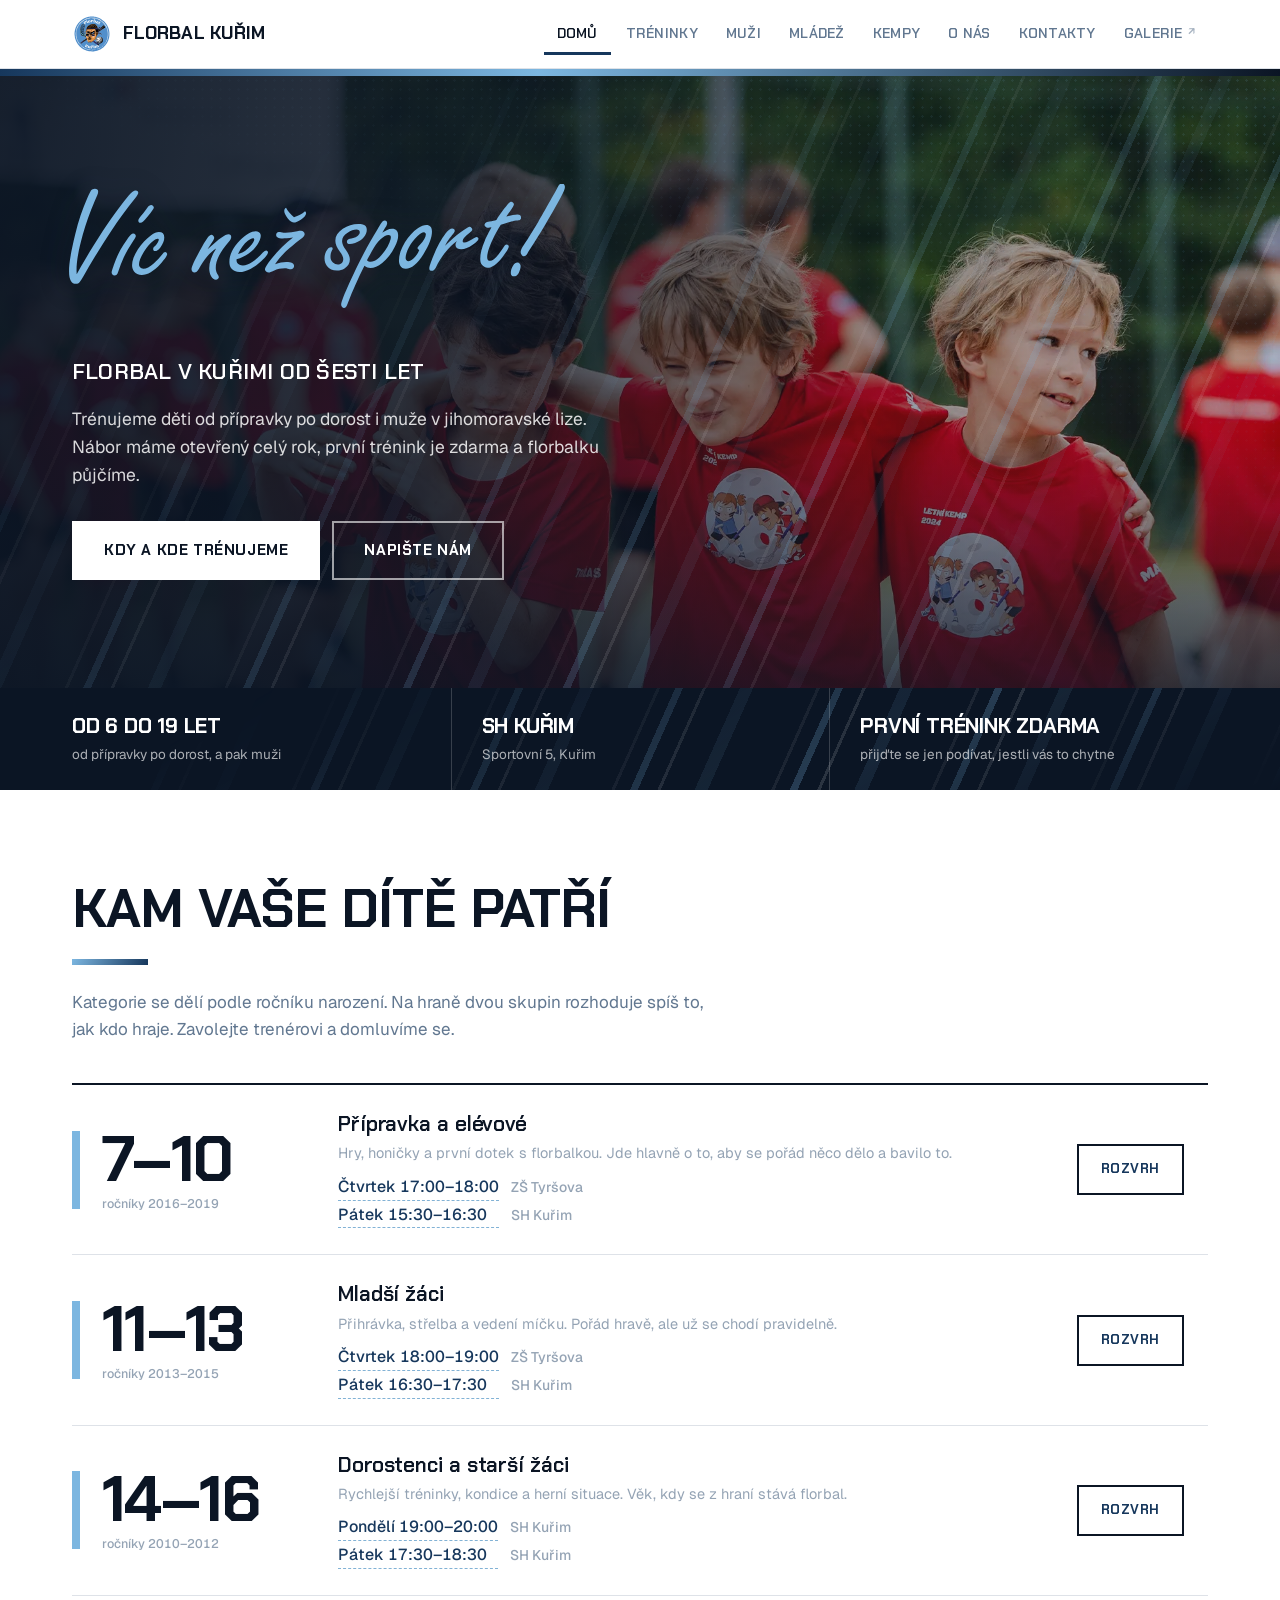
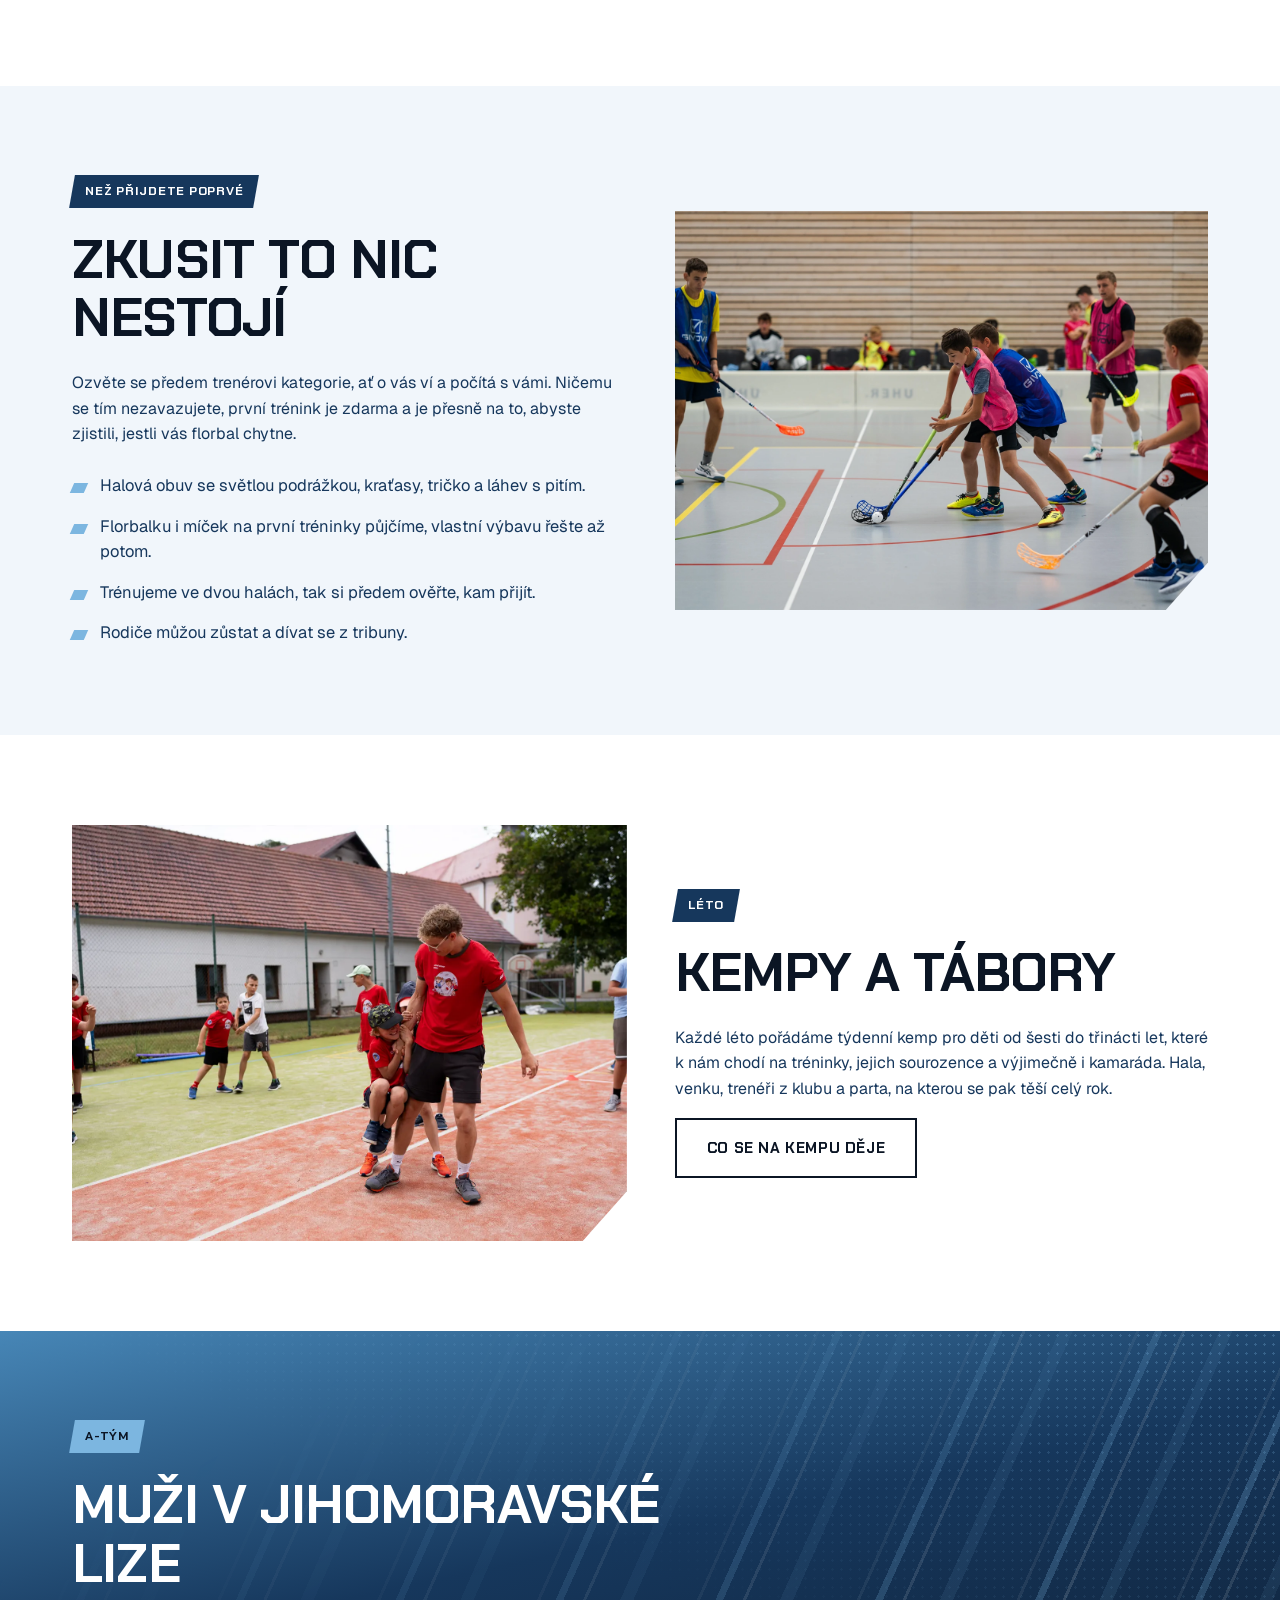
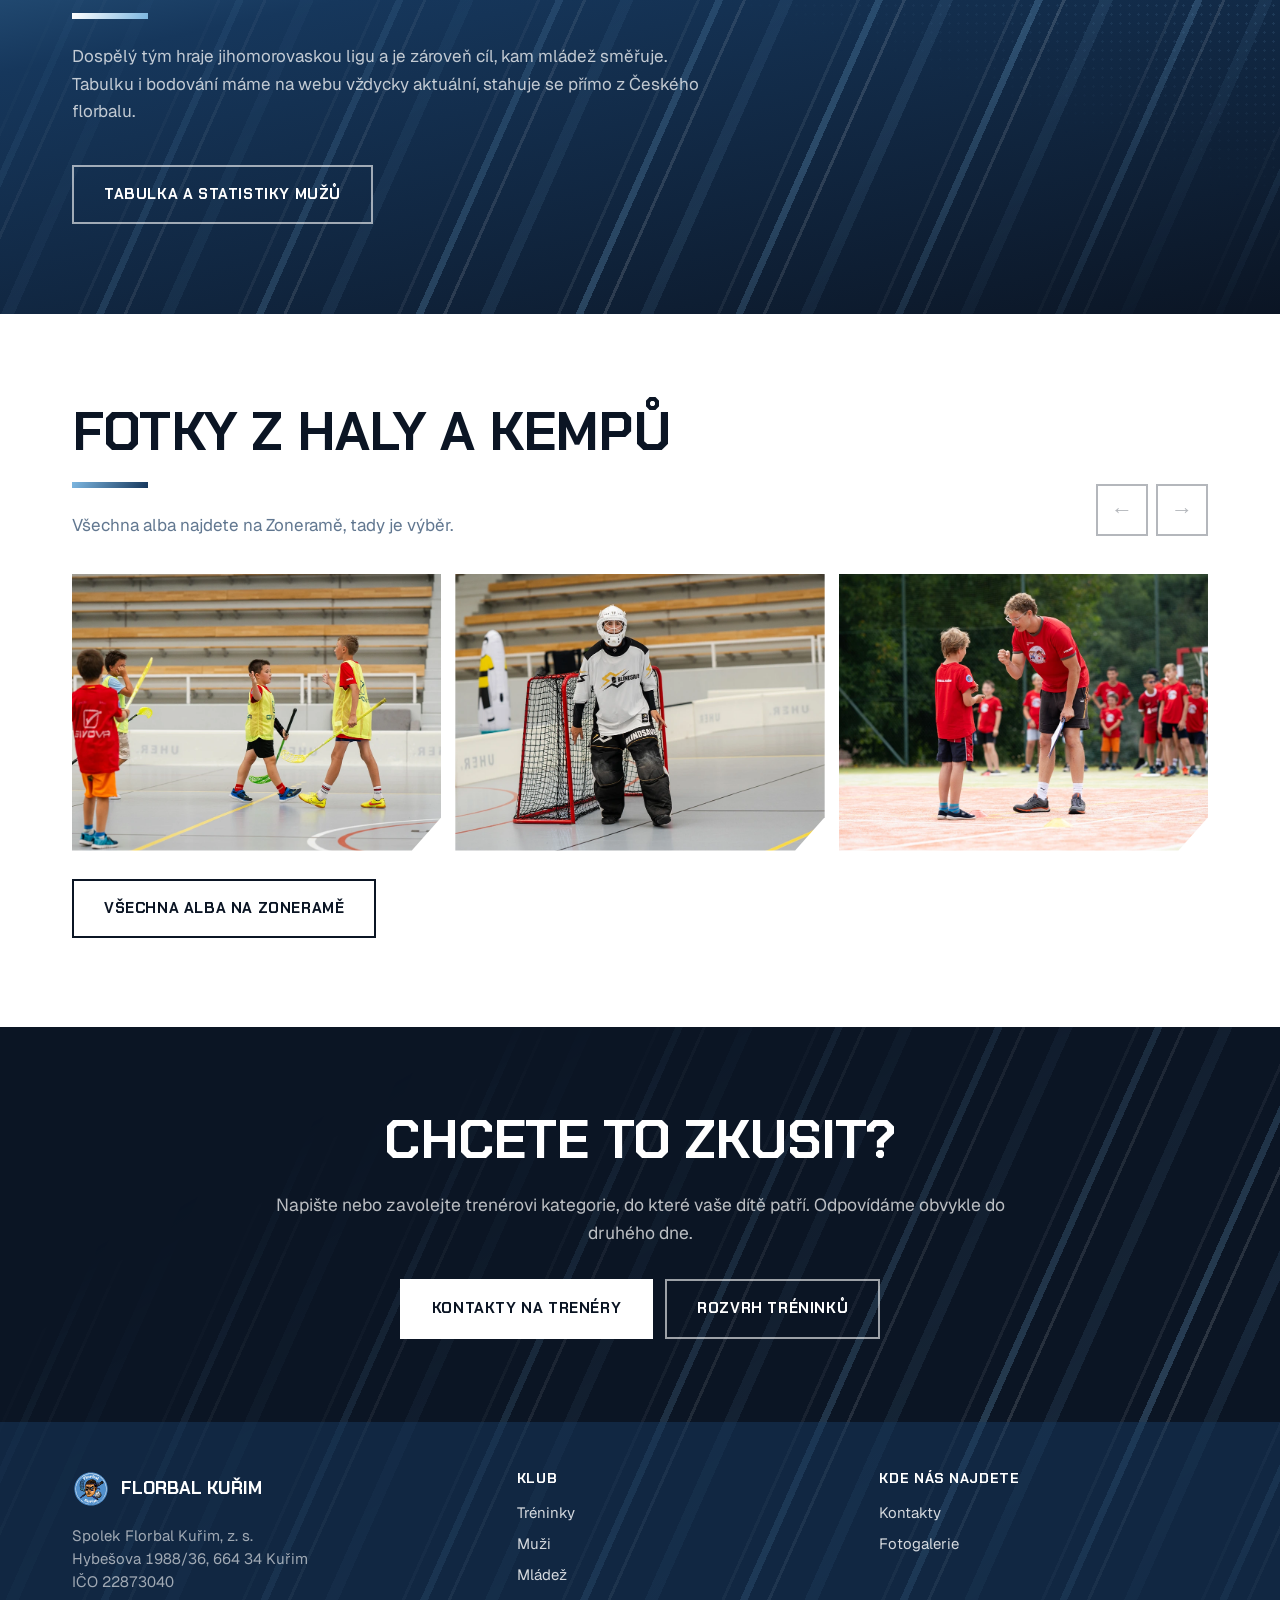
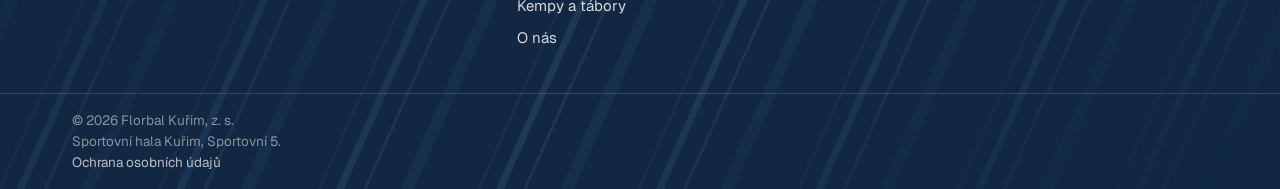
==== index.html @ 08c02fe0 "Add files via upload" ====
<!DOCTYPE html>
<html lang="cs">
<head>
<meta charset="utf-8">
<meta name="viewport" content="width=device-width,initial-scale=1">
<title>Florbal Kuřim | florbal pro děti i dospělé</title>
<meta name="description" content="Florbalový klub v Kuřimi. Trénujeme děti od přípravky po dorost i muže v jihomoravské lize. Nábor je otevřený celý rok, první trénink je zdarma.">
<link rel="canonical" href="https://florbalkurim.cz/">
<meta property="og:title" content="Florbal Kuřim">
<meta property="og:description" content="Florbal pro děti i dospělé v Kuřimi. Nábor otevřený celý rok, první trénink zdarma.">
<meta property="og:type" content="website">
<meta property="og:url" content="https://florbalkurim.cz/">
<link rel="icon" href="logo.svg" type="image/svg+xml">
<link rel="preconnect" href="https://fonts.googleapis.com">
<link rel="preconnect" href="https://fonts.gstatic.com" crossorigin>
<link href="https://fonts.googleapis.com/css2?family=Chakra+Petch:wght@600;700&family=Geist:wght@400;500;600&display=swap" rel="stylesheet">
<link rel="stylesheet" href="styl.css">
</head>
<body>

<header class="hlavicka">
  <div class="obal">
    <a class="znacka" href="./">
      <img src="logo.svg" alt=""><span>Florbal Kuřim</span>
    </a>
    <button class="prepinac" aria-label="Menu" aria-expanded="false" aria-controls="menu"><span></span></button>
    <nav class="menu" id="menu">
      <a href="./" aria-current="page">Domů</a>
      <a href="treninky/">Tréninky</a>
      <a href="muzi/">Muži</a>
      <a href="mladez/">Mládež</a>
      <a href="kempy-a-tabory/">Kempy</a>
      <a href="o-nas/">O nás</a>
      <a href="kontakty/">Kontakty</a>
      <a class="ven" href="https://FlorbalKurim.zonerama.com" target="_blank" rel="noopener">Galerie</a>
    </nav>
  </div>
</header>
<div class="lem"></div>

<section class="hero">
  <img class="fotka" src="fotky/hero.webp" alt=""
       data-misto="Široká fotka z haly, dění vpravo, vlevo místo na nadpis">
  <div class="stin"></div>
  <div class="srafy tmave"></div>
  <div class="rastr svetly"></div>
  <div class="obal">
    <div class="hero-text">
      <h1 class="slogan"><img src="slogan.svg" alt="Víc než sport!" width="558" height="143"></h1>
      <p class="podnadpis">Florbal v Kuřimi od šesti let</p>
      <p>Trénujeme děti od přípravky po dorost i muže v jihomoravské lize.
         Nábor máme otevřený celý rok, první trénink je zdarma a florbalku půjčíme.</p>
      <div class="tlacitka">
        <a class="tlacitko" href="treninky/">Kdy a kde trénujeme</a>
        <a class="tlacitko prazdne" href="kontakty/">Napište nám</a>
      </div>
    </div>
  </div>
</section>

<section class="fakta">
  <div class="srafy tmave"></div>
  <div class="obal">
    <div><b>od 6 do 19 let</b><small>od přípravky po dorost, a pak muži</small></div>
    <div><b>SH Kuřim</b><small>Sportovní 5, Kuřim</small></div>
    <div><b>první trénink zdarma</b><small>přijďte se jen podívat, jestli vás to chytne</small></div>
  </div>
</section>

<section class="sekce">
  <div class="obal">
    <div class="hlava-sekce">
      <h2>Kam vaše dítě patří</h2>
      <p>Kategorie se dělí podle ročníku narození. Na hraně dvou skupin rozhoduje spíš to,
         jak kdo hraje. Zavolejte trenérovi a domluvíme se.</p>
    </div>

    <div class="kategorie">

      <article class="kat">
        <div class="srafy"></div>
        <div class="vek" data-vek="7-10">7–10 <small>ročníky <span class="rocniky-auto"></span></small></div>
        <div>
          <h3>Přípravka a elévové</h3>
          <p class="rocniky">Hry, honičky a první dotek s florbalkou. Jde hlavně o to, aby se pořád něco dělo a bavilo to.</p>
          <p class="rozvrh"><span class="doplnit">Čtvrtek 17:00–18:00</span><em>ZŠ Tyršova</em><span class="doplnit">Pátek 15:30–16:30</span><em>SH Kuřim</em></p>
        </div>
        <a class="odkaz" href="treninky/">Rozvrh</a>
      </article>

      <article class="kat">
        <div class="srafy"></div>
        <div class="vek" data-vek="11-13">11–13 <small>ročníky <span class="rocniky-auto"></span></small></div>
        <div>
          <h3>Mladší žáci</h3>
          <p class="rocniky">Přihrávka, střelba a vedení míčku. Pořád hravě, ale už se chodí pravidelně.</p>
          <p class="rozvrh"><span class="doplnit">Čtvrtek 18:00–19:00</span><em>ZŠ Tyršova</em><span class="doplnit">Pátek 16:30–17:30</span><em>SH Kuřim</em></p>
        </div>
        <a class="odkaz" href="treninky/">Rozvrh</a>
      </article>

      <article class="kat">
        <div class="srafy"></div>
        <div class="vek" data-vek="14-16">14–16 <small>ročníky <span class="rocniky-auto"></span></small></div>
        <div>
          <h3>Dorostenci a starší žáci</h3>
          <p class="rocniky">Rychlejší tréninky, kondice a herní situace. Věk, kdy se z hraní stává florbal.</p>
          <p class="rozvrh"><span class="doplnit">Pondělí 19:00–20:00</span><em>SH Kuřim</em><span class="doplnit">Pátek 17:30–18:30</span><em>SH Kuřim</em></p>
        </div>
        <a class="odkaz" href="treninky/">Rozvrh</a>
      </article>

    </div>
  </div>
</section>

<section class="sekce svetla">
  <div class="obal">
    <div class="dvojice">
      <div>
        <span class="stitek"><span>Než přijdete poprvé</span></span>
        <h2>Zkusit to nic nestojí</h2>
        <p>Ozvěte se předem trenérovi kategorie, ať o vás ví a počítá s vámi.
           Ničemu se tím nezavazujete, první trénink je zdarma a je přesně na to,
           abyste zjistili, jestli vás florbal chytne.</p>
        <ul class="seznam">
          <li>Halová obuv se světlou podrážkou, kraťasy, tričko a láhev s pitím.</li>
          <li>Florbalku i míček na první tréninky půjčíme, vlastní výbavu řešte až potom.</li>
          <li>Trénujeme ve dvou halách, tak si předem ověřte, kam přijít.</li>
          <li>Rodiče můžou zůstat a dívat se z tribuny.</li>
        </ul>
      </div>
      <div class="ram">
        <img src="fotky/trenink.webp" alt="Trénink mládeže v hale" data-misto="Fotka z tréninku mládeže (4:3)">
      </div>
    </div>
  </div>
</section>

<section class="sekce">
  <div class="obal">
    <div class="dvojice">
      <div class="ram">
        <img src="fotky/kemp.webp" alt="Letní florbalový kemp" data-misto="Fotka z kempu (4:3)">
      </div>
      <div>
        <span class="stitek"><span>Léto</span></span>
        <h2>Kempy a tábory</h2>
        <p>Každé léto pořádáme týdenní kemp pro děti od šesti do třinácti let, které k nám
           chodí na tréninky, jejich sourozence a výjimečně i kamaráda. Hala, venku, trenéři
           z klubu a parta, na kterou se pak těší celý rok.</p>
        <p><a class="tlacitko svetle" href="kempy-a-tabory/">Co se na kempu děje</a></p>
      </div>
    </div>
  </div>
</section>

<section class="sekce tmava">
  <div class="srafy tmave"></div>
  <div class="rastr svetly"></div>
  <div class="obal">
    <div class="hlava-sekce">
      <span class="stitek"><span>A-tým</span></span>
      <h2>Muži v jihomoravské lize</h2>
      <p>Dospělý tým hraje jihomorovaskou ligu a je zároveň cíl, kam mládež směřuje.
         Tabulku i bodování máme na webu vždycky aktuální, stahuje se přímo
         z Českého florbalu.</p>
    </div>
    <p><a class="tlacitko prazdne" href="muzi/">Tabulka a statistiky mužů</a></p>
  </div>
</section>

<section class="sekce">
  <div class="obal">
    <div class="hlava-karusel">
      <div class="hlava-sekce">
        <h2>Fotky z haly a kempů</h2>
        <p>Všechna alba najdete na Zoneramě, tady je výběr.</p>
      </div>
      <div class="karusel-sipky">
        <button class="karusel-sipka" data-smer="-1" aria-label="Předchozí fotky" aria-controls="karusel">&#8592;</button>
        <button class="karusel-sipka" data-smer="1" aria-label="Další fotky" aria-controls="karusel">&#8594;</button>
      </div>
    </div>
    <div class="karusel" id="karusel" tabindex="0" aria-label="Fotky z galerie">
      <a class="karusel-snimek ram" href="https://FlorbalKurim.zonerama.com" target="_blank" rel="noopener"><img src="fotky/g1.webp" alt="Fotka z florbalu v Kuřimi" loading="lazy" data-misto="Fotka 1"></a>
      <a class="karusel-snimek ram" href="https://FlorbalKurim.zonerama.com" target="_blank" rel="noopener"><img src="fotky/g2.webp" alt="Fotka z florbalu v Kuřimi" loading="lazy" data-misto="Fotka 2"></a>
      <a class="karusel-snimek ram" href="https://FlorbalKurim.zonerama.com" target="_blank" rel="noopener"><img src="fotky/g3.webp" alt="Fotka z florbalu v Kuřimi" loading="lazy" data-misto="Fotka 3"></a>
    </div>
    <p style="margin-top:28px">
      <a class="tlacitko svetle" href="https://FlorbalKurim.zonerama.com" target="_blank" rel="noopener">Všechna alba na Zoneramě</a>
    </p>
  </div>
</section>

<div class="zaver">
  <div class="srafy tmave"></div>
  <section class="vyzva">
  <div class="obal">
    <h2>Chcete to zkusit?</h2>
    <p>Napište nebo zavolejte trenérovi kategorie, do které vaše dítě patří.
       Odpovídáme obvykle do druhého dne.</p>
    <div class="tlacitka">
      <a class="tlacitko" href="kontakty/">Kontakty na trenéry</a>
      <a class="tlacitko prazdne" href="treninky/">Rozvrh tréninků</a>
    </div>
  </div>
</section>

<footer class="paticka">
  <div class="obal">
    <div>
      <div class="znacka-p"><img src="logo.svg" alt=""><span>Florbal Kuřim</span></div>
      <p style="margin:0;color:rgba(255,255,255,.6)">Spolek Florbal Kuřim, z. s.<br>
         Hybešova 1988/36, 664 34 Kuřim<br>IČO 22873040</p>
    </div>
    <div>
      <h3>Klub</h3>
      <a href="treninky/">Tréninky</a>
      <a href="muzi/">Muži</a>
      <a href="mladez/">Mládež</a>
      <a href="kempy-a-tabory/">Kempy a tábory</a>
      <a href="o-nas/">O nás</a>
    </div>
    <div>
      <h3>Kde nás najdete</h3>
      <a href="kontakty/">Kontakty</a>
      <a href="https://FlorbalKurim.zonerama.com" target="_blank" rel="noopener">Fotogalerie</a>
    </div>
  </div>
  <div class="dole"><div class="obal">© <span class="rok-auto"></span> Florbal Kuřim, z. s.<br>Sportovní hala Kuřim, Sportovní 5.<br><a href="ochrana-osobnich-udaju/">Ochrana osobních údajů</a></div></div>
</footer>
</div>

<script src="web.js"></script>
</body>
</html>
---- styl.css ----
/* ============================================================
   FLORBAL KUŘIM — web spolku
   Vizuál vychází z dresů: bílý venkovní dres jako základ webu,
   domácí modro-černý jako tmavé bloky. Diagonální šrafy, rastr
   teček a přechod do černi dole jsou převzaté z potisku.
   ============================================================ */

:root{
  --nebeska:#7CB6E0;
  --nebeska-sv:#D9EAF7;
  --nebeska-tm:#4E92C4;
  --namorni:#16375C;
  --namorni-tm:#0D2340;
  --cerna:#0B1524;        /* není úplná čerň, je to nejtmavší modrá z dresu */

  --podklad:#FFFFFF;
  --podklad-2:#F1F6FB;
  --text:#16375C;
  --text-60:rgba(22,55,92,.68);
  --text-38:rgba(22,55,92,.46);
  --linka:rgba(22,55,92,.14);

  --hlavicka-h:68px;
  --sirka:1180px;

  --pismo:'Geist',system-ui,-apple-system,sans-serif;
  --nadpisy:'Chakra Petch','Geist',system-ui,sans-serif;
}

*{box-sizing:border-box}
html{scroll-behavior:smooth}
@media (prefers-reduced-motion:reduce){
  html{scroll-behavior:auto}
  *{animation-duration:.001ms !important;transition-duration:.001ms !important}
}
html,body{margin:0;padding:0}
/* Safari obarvuje stavovou lištu i prostor za koncem stránky podle podkladu
   u příslušného okraje. Proto je podklad přechodem: nahoře světlý jako
   hlavička, dole tmavý jako patička. Vidět je jen na těch krajích, obsah
   má vlastní pozadí. */
html{
  background:linear-gradient(to bottom,
    var(--podklad) 0%, var(--podklad) 50%,
    var(--namorni-tm) 50%, var(--namorni-tm) 100%) no-repeat;
  background-size:100% 100%;
  overscroll-behavior-y:none;
}
body{
  background:transparent;
  overscroll-behavior-y:none;color:var(--text);
  font-family:var(--pismo);font-size:16px;line-height:1.55;
  font-variant-numeric:tabular-nums;
  -webkit-font-smoothing:antialiased;overflow-x:hidden;
}
img{max-width:100%;display:block}
a{color:inherit}
:focus-visible{outline:3px solid var(--nebeska-tm);outline-offset:3px}

.obal{max-width:var(--sirka);margin:0 auto;padding:0 22px;width:100%}

/* ---------- typografie ---------- */
h1,h2,h3{font-family:var(--nadpisy);font-weight:700;color:var(--cerna);margin:0;
         letter-spacing:-.015em;line-height:1.09;text-transform:uppercase}
h1{font-size:clamp(42px,8.2vw,92px)}
h2{font-size:clamp(30px,4.6vw,54px)}
h3{font-weight:600;font-size:21px;letter-spacing:-.005em;line-height:1.2;text-transform:none}
p{margin:0 0 16px;max-width:64ch}
p:last-child{margin-bottom:0}
.vede{font-size:18px;color:var(--text-60);max-width:52ch;line-height:1.6;margin-top:22px}

/* dopočítané hodnoty (ročníky, sezóna) */
.rocniky-auto,.sezona-auto,.rok-auto{font-variant-numeric:tabular-nums}
.doplnit{background:none;border-bottom:1px dashed rgba(78,146,196,.7);padding:0}

/* ---------- šrafy a rastr z dresu ---------- */
.srafy{
  position:absolute;inset:0;pointer-events:none;overflow:hidden;
  background-image:repeating-linear-gradient(114deg,
    transparent 0 18px,
    rgba(22,55,92,.07) 18px 20px,
    transparent 20px 34px,
    rgba(124,182,224,.26) 34px 41px,
    transparent 41px 62px,
    rgba(11,21,36,.07) 62px 64px,
    transparent 64px 96px,
    rgba(124,182,224,.14) 96px 108px,
    transparent 108px 150px);
  -webkit-mask-image:linear-gradient(150deg,transparent 18%,rgba(0,0,0,.75) 68%,transparent 100%);
  mask-image:linear-gradient(150deg,transparent 18%,rgba(0,0,0,.75) 68%,transparent 100%);
}
/* Na úzkém displeji je blok vysoký a úzký, takže šikmý přechod by nechal
   pruhy jen v rohu. Tady je vede přes celou plochu. */
@media(max-width:900px){
  .srafy{
    -webkit-mask-image:linear-gradient(172deg,transparent 4%,rgba(0,0,0,.8) 46%,transparent 100%);
    mask-image:linear-gradient(172deg,transparent 4%,rgba(0,0,0,.8) 46%,transparent 100%);
  }
}
.srafy.tmave{
  background-image:repeating-linear-gradient(114deg,
    transparent 0 16px,
    rgba(255,255,255,.10) 16px 19px,
    transparent 19px 33px,
    rgba(124,182,224,.34) 33px 40px,
    transparent 40px 58px,
    rgba(255,255,255,.18) 58px 61px,
    transparent 61px 92px,
    rgba(124,182,224,.15) 92px 104px,
    transparent 104px 146px);
}
.rastr{
  position:absolute;inset:0;pointer-events:none;
  background-image:radial-gradient(circle,rgba(22,55,92,.20) 1.1px,transparent 1.2px);
  background-size:9px 9px;
  -webkit-mask-image:linear-gradient(200deg,#000 0,transparent 46%);
  mask-image:linear-gradient(200deg,#000 0,transparent 46%);
}
.rastr.svetly{background-image:radial-gradient(circle,rgba(124,182,224,.30) 1.1px,transparent 1.2px)}

/* ---------- hlavička ---------- */
.hlavicka{position:sticky;top:0;z-index:40;background:rgba(255,255,255,.97);
          backdrop-filter:saturate(150%) blur(8px);border-bottom:1px solid var(--linka)}
.hlavicka .obal{display:flex;align-items:center;gap:16px;height:var(--hlavicka-h)}
.znacka{display:flex;align-items:center;gap:11px;text-decoration:none;flex:none}
.znacka img{width:40px;height:40px;object-fit:contain}
.znacka span{font-family:var(--nadpisy);font-weight:700;font-size:18px;color:var(--cerna);
             text-transform:uppercase;letter-spacing:.005em;white-space:nowrap}

.menu{margin-left:auto;display:flex;align-items:center;gap:2px}
.menu a{
  text-decoration:none;font-family:var(--nadpisy);font-weight:600;font-size:14px;
  text-transform:uppercase;letter-spacing:.02em;color:var(--text-60);
  padding:10px 13px;transition:color .15s,box-shadow .15s;
}
.menu a:hover{color:var(--cerna);box-shadow:inset 0 -3px 0 var(--nebeska)}
.menu a[aria-current="page"]{color:var(--cerna);box-shadow:inset 0 -3px 0 var(--namorni)}
.menu .ven::after{content:'↗';font-size:11px;margin-left:5px;opacity:.55;vertical-align:2px}

.prepinac{display:none;margin-left:auto;width:44px;height:44px;border:2px solid var(--namorni);
          background:#fff;cursor:pointer;padding:0;align-items:center;justify-content:center}
.prepinac span{display:block;width:18px;height:2px;background:var(--namorni);position:relative}
.prepinac span::before,.prepinac span::after{content:'';position:absolute;left:0;width:18px;height:2px;
          background:var(--namorni)}
.prepinac span::before{top:-6px}
.prepinac span::after{top:6px}

/* osm položek se vedle loga vejde až od ~1100 px, pod tím hamburger */
@media(max-width:1100px){
  .prepinac{display:flex}
  .menu{position:absolute;top:var(--hlavicka-h);left:0;right:0;flex-direction:column;
        align-items:stretch;gap:0;background:#fff;border-bottom:3px solid var(--namorni);
        padding:6px 12px 12px;display:none;box-shadow:0 20px 30px -22px rgba(11,21,36,.45)}
  .menu.otevreno{display:flex}
  .menu a{padding:14px 10px;font-size:16px}
}

/* lem jako spodek dresu */
.lem{height:7px;background:linear-gradient(90deg,var(--namorni) 0,var(--nebeska) 42%,var(--cerna) 100%)}

/* ---------- tlačítka ---------- */
.tlacitko{
  display:inline-flex;align-items:center;justify-content:center;
  font-family:var(--nadpisy);font-weight:700;font-size:15px;
  text-transform:uppercase;letter-spacing:.04em;
  padding:16px 30px;text-decoration:none;border:2px solid var(--cerna);
  background:var(--cerna);color:#fff;transition:background .15s,color .15s,border-color .15s;
}
.tlacitko:hover{background:var(--namorni);border-color:var(--namorni)}
.tlacitko.svetle{background:transparent;color:var(--cerna)}
.tlacitko.svetle:hover{background:var(--namorni);border-color:var(--namorni);color:#fff}
.tlacitko.prazdne{background:transparent;color:#fff;border-color:rgba(255,255,255,.6)}
.tlacitko.prazdne:hover{background:#fff;color:var(--cerna);border-color:#fff}

/* ---------- hero ----------
   Fotka nese celou obrazovku, text leží na tmavém překryvu.
   Fotka proto potřebuje volnější levou půlku. */
.hero{position:relative;background:var(--namorni-tm);overflow:hidden;isolation:isolate;
      min-height:clamp(460px,68vh,680px);display:flex;align-items:center}
.hero .fotka{position:absolute;inset:0;width:100%;height:100%;object-fit:cover;
             object-position:70% 40%;z-index:0}
.hero .stin{position:absolute;inset:0;z-index:1;background:
  linear-gradient(96deg,rgba(11,21,36,.95) 0%,rgba(11,21,36,.86) 34%,
                        rgba(11,21,36,.42) 68%,rgba(11,21,36,.28) 100%),
  linear-gradient(0deg,rgba(11,21,36,.75) 0%,transparent 42%)}
.hero .srafy{z-index:2;opacity:.75}
.hero .rastr{z-index:2;opacity:.4}
.hero .obal{position:relative;z-index:3;padding:clamp(56px,8vw,104px) 22px}
.hero .hero-text{max-width:680px}
.hero h1{color:#fff;max-width:11ch}
.hero h1 em{font-style:normal;display:block;color:var(--nebeska)}
/* slogan psaným písmem, vektor z klubových podkladů */
.hero h1.slogan{max-width:none;margin:0 0 4px -4px;line-height:0}
.hero h1.slogan img{width:clamp(280px,46vw,560px);height:auto;display:block;
  filter:drop-shadow(0 2px 14px rgba(11,21,36,.45))}
@media(max-width:600px){.hero h1.slogan img{width:86vw}}
.hero .podnadpis{font-family:var(--nadpisy);font-weight:600;
  font-size:clamp(17px,2vw,22px);color:#fff;text-transform:uppercase;
  letter-spacing:.01em;margin:26px 0 0;max-width:40ch}
.hero p{color:rgba(255,255,255,.84);font-size:17.5px;line-height:1.6;
        margin:16px 0 32px;max-width:44ch}
.hero .tlacitka{display:flex;gap:12px;flex-wrap:wrap}
.hero .tlacitko{background:#fff;color:var(--cerna);border-color:#fff}
.hero .tlacitko:hover{background:var(--nebeska);border-color:var(--nebeska);color:var(--cerna)}
.hero .tlacitko.prazdne{background:transparent;color:#fff;border-color:rgba(255,255,255,.6)}
.hero .tlacitko.prazdne:hover{background:#fff;color:var(--cerna);border-color:#fff}
.hero .mistofoto{position:absolute;inset:0;z-index:0;aspect-ratio:auto;height:100%}

@media(max-width:900px){
  .hero{min-height:clamp(420px,72vh,560px)}
  .hero .fotka{object-position:62% 38%}
  .hero .stin{background:
    linear-gradient(96deg,rgba(11,21,36,.93) 0%,rgba(11,21,36,.86) 55%,rgba(11,21,36,.7) 100%),
    linear-gradient(0deg,rgba(11,21,36,.8) 0%,transparent 46%)}
}

/* proužek s fakty */
.fakta{background:var(--cerna);color:#fff;position:relative;overflow:hidden}
.fakta .obal{position:relative;z-index:2;display:grid;grid-template-columns:repeat(3,1fr);gap:0}
.fakta .obal > div{padding:26px 30px 26px 0}
.fakta .obal > div + div{padding-left:30px;border-left:1px solid rgba(255,255,255,.18)}
.fakta b{display:block;margin-bottom:6px;font-family:var(--nadpisy);font-weight:700;font-size:21px;
         color:#fff;text-transform:uppercase;letter-spacing:-.01em;line-height:1.15}
.fakta small{font-size:13.5px;line-height:1.5;color:rgba(255,255,255,.66);display:block}
@media(max-width:700px){
  .fakta .obal{grid-template-columns:1fr}
  .fakta .obal > div{padding:20px 0}
  .fakta .obal > div:first-child{padding-top:26px}
  .fakta .obal > div:last-child{padding-bottom:28px}
  .fakta .obal > div + div{padding-left:0;border-left:none;
    border-top:1px solid rgba(255,255,255,.18)}
}

/* ---------- sekce ---------- */
.sekce{padding:clamp(54px,7vw,94px) 0;position:relative;background:var(--podklad)}
.sekce.tesna{padding:clamp(38px,5vw,60px) 0}
.sekce.svetla{background:var(--podklad-2)}
.sekce.tmava{background:linear-gradient(168deg,var(--nebeska-tm) -6%,var(--namorni) 40%,var(--cerna) 100%);
             color:rgba(255,255,255,.84);overflow:hidden;isolation:isolate}
.sekce.tmava > .obal{position:relative;z-index:2}
.sekce.tmava h2,.sekce.tmava h3{color:#fff}
.sekce.tmava .vede{color:rgba(255,255,255,.76)}

.hlava-sekce{margin-bottom:40px;max-width:58ch}
.hlava-sekce h2{margin-bottom:0}
.hlava-sekce p{margin:24px 0 0;color:var(--text-60);font-size:17px;line-height:1.6}
.sekce.tmava .hlava-sekce p{color:rgba(255,255,255,.74)}
.hlava-sekce h2::after{content:'';display:block;width:76px;height:6px;margin-top:20px;
  background:linear-gradient(114deg,var(--nebeska) 0,var(--namorni) 100%)}
.sekce.tmava .hlava-sekce h2::after{background:linear-gradient(114deg,#fff 0,var(--nebeska) 100%)}

/* ---------- kategorie ---------- */
.kategorie{display:flex;flex-direction:column;gap:0;border-top:2px solid var(--cerna)}
.kat{
  position:relative;display:grid;grid-template-columns:236px 1fr auto;align-items:center;
  gap:30px;padding:26px 24px 26px 0;border-bottom:1px solid var(--linka);
  background:#fff;transition:background .18s;overflow:hidden;
}
.kat:hover{background:var(--podklad-2)}
.kat > *:not(.srafy){position:relative;z-index:2}
.kat .srafy{z-index:1;opacity:0;transition:opacity .18s;
  -webkit-mask-image:linear-gradient(100deg,transparent 55%,#000 100%);
  mask-image:linear-gradient(100deg,transparent 55%,#000 100%)}
.kat:hover .srafy{opacity:1}

.kat .vek{font-family:var(--nadpisy);font-weight:700;color:var(--cerna);
  font-size:clamp(42px,5.2vw,64px);line-height:.9;letter-spacing:-.035em;white-space:nowrap;
  padding-left:22px;border-left:8px solid var(--nebeska)}
.kat .vek small{display:block;font-family:var(--pismo);font-weight:500;font-size:12.5px;
  color:var(--text-38);letter-spacing:0;margin-top:9px;text-transform:none}
.kat h3{margin-bottom:6px}
.kat .rocniky{font-size:14.5px;color:var(--text-38);margin:0 0 10px}
.kat .rozvrh{margin:0;font-size:16px;color:var(--namorni);font-weight:500;
  display:grid;grid-template-columns:auto 1fr;gap:2px 12px;align-items:baseline}
.kat .rozvrh em{font-style:normal;font-size:14px;color:var(--text-38)}
.kat .trener{margin:7px 0 0;font-size:15px;color:var(--text-60)}
.kat .trener a{font-weight:600;color:var(--cerna);text-decoration:none;
               box-shadow:inset 0 -3px 0 var(--nebeska)}
.kat .odkaz{font-family:var(--nadpisy);font-weight:700;font-size:13.5px;text-transform:uppercase;
  letter-spacing:.04em;text-decoration:none;padding:13px 22px;border:2px solid var(--cerna);
  white-space:nowrap;transition:background .15s,color .15s}
.kat .odkaz:hover{background:var(--namorni);border-color:var(--namorni);color:#fff}
@media(max-width:860px){
  .kat{grid-template-columns:1fr;gap:16px;padding:22px 0}
  .kat .vek{font-size:46px;display:flex;align-items:baseline;gap:14px;padding-left:16px;border-left-width:7px}
  .kat .vek small{margin:0}
  .kat .odkaz{justify-self:start}
}

/* ---------- dvojice ---------- */
.dvojice h2{margin-bottom:0}
.dvojice h2 + p{margin-top:22px}
.dvojice p{line-height:1.6}
.dvojice{display:grid;grid-template-columns:1.02fr .98fr;gap:48px;align-items:center}
@media(max-width:900px){.dvojice{grid-template-columns:1fr;gap:30px}}

.seznam{list-style:none;padding:0;margin:26px 0 0}
.seznam li{position:relative;padding-left:28px;margin-bottom:15px;font-size:16.5px;line-height:1.55}
.seznam li:last-child{margin-bottom:0}

/* kemp: podnadpis nad seznamem a zvýrazněná cena */
.podnadpis-kemp{margin:34px 0 0;font-family:var(--nadpisy);font-weight:700;font-size:14px;
  text-transform:uppercase;letter-spacing:.06em;color:var(--text-60)}
.podnadpis-kemp + .seznam{margin-top:16px}
.cena{margin:30px 0 0;padding:18px 0 0;border-top:2px solid var(--cerna);
  display:flex;flex-wrap:wrap;align-items:baseline;gap:6px 18px;max-width:none}
.cena b{font-family:var(--nadpisy);font-weight:700;font-size:clamp(30px,3.6vw,40px);
  color:var(--cerna);letter-spacing:-.01em;line-height:1}
.cena span{font-size:15.5px;color:var(--text-60)}
.seznam li::before{content:'';position:absolute;left:0;top:10px;width:14px;height:10px;
  background:var(--nebeska);transform:skewX(-24deg)}
.sekce.tmava .seznam li{color:rgba(255,255,255,.86)}

.ram{position:relative;overflow:hidden;background:var(--nebeska-sv);
     clip-path:polygon(0 0,100% 0,100% 88%,92% 100%,0 100%)}
.ram img{width:100%;aspect-ratio:4/3;object-fit:cover}

.mistofoto{
  aspect-ratio:4/3;display:grid;place-items:center;text-align:center;padding:24px;
  background:
    repeating-linear-gradient(114deg,transparent 0 22px,rgba(124,182,224,.5) 22px 26px,
      transparent 26px 44px,rgba(22,55,92,.16) 44px 46px,transparent 46px 78px),
    var(--nebeska-sv);
  color:var(--namorni);font-family:var(--nadpisy);font-weight:600;font-size:15px;
}

/* ---------- pás fotek ---------- */
.pas{display:grid;grid-template-columns:repeat(3,1fr);gap:14px}
@media(max-width:760px){.pas{grid-template-columns:1fr 1fr;gap:10px}}
.pas .ram img,.pas .mistofoto{aspect-ratio:1/1}

/* ---------- tabulky ---------- */
.tabulka-obal{overflow-x:auto;-webkit-overflow-scrolling:touch;
  border:2px solid var(--cerna);background:#fff}
table{width:100%;border-collapse:collapse;font-size:15px}
th,td{padding:13px 14px;text-align:left;border-bottom:1px solid var(--linka)}
th{font-family:var(--nadpisy);font-weight:700;font-size:12.5px;text-transform:uppercase;
   letter-spacing:.04em;color:#fff;background:var(--cerna);white-space:nowrap}
tbody tr:last-child td{border-bottom:none}
td.cislo,th.cislo{text-align:right}
tr.my{background:rgba(124,182,224,.26)}
tr.my td{font-weight:600;color:var(--cerna)}

/* Na úzkém displeji nemá smysl posouvat tabulku do strany — vedlejší
   sloupce se schovají a zůstane to podstatné. */
@media(max-width:680px){
  table{font-size:14px}
  th,td{padding:11px 9px}
  .skryt-mobil{display:none}
}

.sekce.tmava .tabulka-obal{background:rgba(11,21,36,.42);border-color:rgba(255,255,255,.28)}
.sekce.tmava th{background:rgba(255,255,255,.12);color:#fff}
.sekce.tmava td{border-color:rgba(255,255,255,.13);color:rgba(255,255,255,.9)}
.sekce.tmava tr.my{background:rgba(124,182,224,.26)}
.sekce.tmava tr.my td{color:#fff}

.poznamka-dat{font-size:13.5px;color:var(--text-38);margin:12px 2px 0}
.sekce.tmava .poznamka-dat{color:rgba(255,255,255,.58)}

/* ---------- karty kontaktů ---------- */
.mrizka{display:grid;grid-template-columns:repeat(auto-fit,minmax(280px,1fr));gap:2px;
        background:var(--cerna);border:2px solid var(--cerna)}
.karta{position:relative;background:#fff;padding:28px 26px;overflow:hidden}
.karta > *:not(.srafy){position:relative;z-index:2}
.karta .srafy{z-index:1;opacity:.5}
.karta .portret{margin:-28px -26px 20px;position:relative;overflow:hidden;background:var(--nebeska-sv)}
.karta .portret img{width:100%;aspect-ratio:4/3;object-fit:cover;object-position:center 22%}
.karta .portret .mistofoto{aspect-ratio:4/3;font-size:13.5px}
.karta h3{margin-bottom:4px}
.karta .role{font-size:13.5px;color:var(--text-38);margin:0 0 16px}
.karta a{display:block;text-decoration:none;font-size:16px;margin-bottom:6px;font-weight:500}
.karta a:hover{text-decoration:underline}
.karta .tel{font-family:var(--nadpisy);font-weight:700;font-size:22px;color:var(--cerna);
            letter-spacing:-.01em}

/* Loga mají hodně různé poměry stran, tak je nesrovnávám na stejnou výšku,
   ale na podobnou optickou váhu. Proto má každé svoji. */
.podpora{margin-top:46px;padding-top:26px;border-top:2px solid var(--cerna)}
.podpora-nadpis{font-family:var(--nadpisy);font-weight:700;font-size:12.5px;
  text-transform:uppercase;letter-spacing:.07em;color:var(--text-38);margin:0 0 24px}
.loga{display:flex;flex-wrap:wrap;align-items:center;gap:22px 38px}
.loga img{display:block;width:auto;object-fit:contain;
  filter:grayscale(1);opacity:.55;transition:opacity .15s,filter .15s}
.loga img:hover{filter:grayscale(0);opacity:1}
.loga .l-dolp{height:40px}
.loga .l-kurim{height:46px}
.loga .l-jmk{height:19px}
.loga .mistofoto{aspect-ratio:auto;width:132px;height:42px;font-size:11.5px;padding:5px}

.udaje{font-size:15.5px;line-height:1.9;color:var(--text-60)}
.udaje b{color:var(--cerna);font-weight:600}

/* ---------- závěr stránky ----------
   Výzva a patička jsou v jednom obalu s jedinou vrstvou šraf, aby pruhy
   plynule přešly přes hranici obou bloků a nelámaly se. */
/* Podklad drží obal, oba bloky jsou průhledné — jinak by svým pozadím
   šrafy přikryly a pruhy by se na hranici zase ztratily. */
.zaver{position:relative;overflow:hidden;isolation:isolate;background:var(--cerna)}
.zaver > .srafy{z-index:1}
.zaver > *:not(.srafy){position:relative;z-index:2}
.zaver > .vyzva{background:transparent}

.vyzva{background:var(--cerna);color:#fff}
.vyzva .obal{padding:clamp(54px,6.5vw,86px) 22px;text-align:center}
.vyzva h2{color:#fff;margin-bottom:0}
.vyzva p{margin:22px auto 32px;color:rgba(255,255,255,.72);font-size:17.5px;line-height:1.6}
.vyzva .tlacitka{display:flex;gap:12px;justify-content:center;flex-wrap:wrap}
.vyzva .tlacitko{background:#fff;color:var(--cerna);border-color:#fff}
.vyzva .tlacitko:hover{background:var(--nebeska);border-color:var(--nebeska);color:var(--cerna)}
.vyzva .tlacitko.prazdne{background:transparent;color:#fff;border-color:rgba(255,255,255,.6)}
.vyzva .tlacitko.prazdne:hover{background:#fff;color:var(--cerna)}

/* ---------- patička ---------- */
.paticka{background:var(--namorni-tm);color:rgba(255,255,255,.74);font-size:15px}
.zaver > .paticka{background:rgba(22,55,92,.55)}
.paticka .obal{padding:48px 22px 36px;
  display:grid;grid-template-columns:1.25fr 1fr 1fr;gap:34px}
@media(max-width:760px){.paticka .obal{grid-template-columns:1fr;gap:28px}}
.paticka h3{color:#fff;font-family:var(--nadpisy);font-weight:700;font-size:14px;
            text-transform:uppercase;letter-spacing:.05em;margin-bottom:14px}
.paticka a{color:rgba(255,255,255,.82);text-decoration:none;display:block;margin-bottom:8px}
.paticka a:hover{color:#fff;box-shadow:inset 0 -2px 0 var(--nebeska)}
.paticka .znacka-p{display:flex;align-items:center;gap:11px;margin-bottom:16px}
.paticka .znacka-p img{width:38px;height:38px}
.paticka .znacka-p span{font-family:var(--nadpisy);font-weight:700;font-size:18px;color:#fff;
                        text-transform:uppercase}
.paticka .dole{border-top:1px solid rgba(255,255,255,.15)}
.paticka .dole .obal{padding:16px 22px;display:block;font-size:13.5px;color:rgba(255,255,255,.5)}

/* ---------- drobnosti ---------- */
.stitek{display:inline-block;background:var(--namorni);color:#fff;margin-bottom:22px;
  font-family:var(--nadpisy);font-weight:700;font-size:12.5px;text-transform:uppercase;
  letter-spacing:.06em;padding:7px 13px;transform:skewX(-10deg)}
.stitek > span{display:inline-block;transform:skewX(10deg)}
.sekce.tmava .stitek{background:var(--nebeska);color:var(--cerna)}


/* ---------- přihláška na kemp ---------- */
.formular{max-width:760px}
.formular fieldset{border:0;margin:0 0 38px;padding:0;
  display:grid;grid-template-columns:1fr 1fr;gap:18px 20px}
.formular legend{grid-column:1/-1;float:left;width:100%;padding:0 0 14px;margin-bottom:6px;
  border-bottom:2px solid var(--cerna);font-family:var(--nadpisy);font-weight:700;
  font-size:20px;text-transform:uppercase;letter-spacing:-.005em;color:var(--cerna)}
.formular .pole{display:flex;flex-direction:column;gap:7px;min-width:0}
.formular .pole.siroke{grid-column:1/-1}
.formular label,.formular .popisek{font-size:14.5px;font-weight:600;color:var(--cerna)}
.formular input:not([type="radio"]):not([type="checkbox"]):not([type="file"]),
.formular select,.formular textarea{
  font:inherit;font-size:16px;color:var(--cerna);background:#fff;
  border:2px solid var(--linka);border-radius:0;padding:12px 13px;width:100%;
  transition:border-color .15s}
.formular textarea{resize:vertical;min-height:84px}
.formular input:focus,.formular select:focus,.formular textarea:focus{
  outline:none;border-color:var(--namorni)}
.formular input::placeholder,.formular textarea::placeholder{color:var(--text-38)}
.formular input[type="file"]{font-size:15px;padding:10px 0}
.formular .napoveda{font-size:13.5px;color:var(--text-38);margin:0}

.formular .volby{display:flex;gap:8px}
.formular .volby label{flex:1;cursor:pointer}
.formular .volby input{position:absolute;opacity:0;width:1px;height:1px}
.formular .volby span{display:block;text-align:center;padding:12px 10px;
  border:2px solid var(--linka);background:#fff;font-weight:600;font-size:15px;
  color:var(--text-60);transition:all .15s}
.formular .volby input:checked + span{border-color:var(--namorni);background:var(--namorni);color:#fff}
.formular .volby input:focus-visible + span{outline:3px solid var(--nebeska-tm);outline-offset:2px}

.formular .gdpr{grid-column:1/-1;background:#fff;border:2px solid var(--linka);padding:0}
.formular .gdpr summary{cursor:pointer;padding:13px 15px;font-weight:600;font-size:15px;color:var(--namorni)}
.formular .gdpr p{font-size:14px;line-height:1.6;color:var(--text-60);margin:0 15px 12px}
.formular .gdpr p:last-child{margin-bottom:16px}
.formular .zaskrt{grid-column:1/-1;display:flex;gap:12px;align-items:flex-start;
  font-weight:400;cursor:pointer;line-height:1.5}
.formular .zaskrt input{width:20px;height:20px;flex:none;margin:2px 0 0;accent-color:var(--namorni)}

.formular .odeslat{display:flex;flex-wrap:wrap;align-items:center;gap:14px 22px}
.formular button[disabled]{opacity:.6;cursor:wait}
.formular .past{position:absolute;left:-9999px}

.hlaseni{display:none;max-width:620px;border-top:2px solid var(--cerna);padding-top:22px}
.hlaseni.ukazat{display:block}
.hlaseni h2{margin-bottom:0}
.hlaseni h2 + p{margin-top:18px}

@media(max-width:640px){
  .formular fieldset{grid-template-columns:1fr}
}

.zpet{display:table;margin-bottom:18px;font-size:15px;color:var(--text-60);text-decoration:none}
.zpet:hover{color:var(--namorni);text-decoration:underline}

.kemp-akce{margin:24px 0 0}

/* ---------- mládež ---------- */
.mezititulek{margin:0 0 16px;font-family:var(--nadpisy);font-weight:700;font-size:14px;
  text-transform:uppercase;letter-spacing:.06em;color:var(--text-60)}
.tabulka-obal + .mezititulek,.tabulka-obal + .poznamka-dat + .mezititulek{margin-top:42px}
.sekce.tmava .mezititulek{color:rgba(255,255,255,.7)}
.tabulka-obal td a{color:inherit;font-weight:600;text-decoration:none;
  box-shadow:inset 0 -2px 0 var(--nebeska)}
.sekce.tmava .tabulka-obal td a{box-shadow:inset 0 -2px 0 rgba(124,182,224,.7)}

/* ---------- právní texty ---------- */
.pravni > *{max-width:760px}
.pravni h2{font-size:clamp(20px,2.4vw,24px);line-height:1.2;margin:44px 0 0}
.pravni h2:first-child{margin-top:0}
.pravni h2 + p,.pravni h2 + ul{margin-top:16px}
.pravni p{line-height:1.65}
.pravni .seznam{margin:14px 0 16px}
.pravni .seznam li{font-size:16px}
.pravni a{color:var(--namorni);font-weight:500}
.pravni .platnost{margin-top:44px;padding-top:18px;border-top:2px solid var(--cerna);
  font-size:14.5px;color:var(--text-60)}
.paticka .dole a{display:inline;color:rgba(255,255,255,.7);margin:0}
.paticka .dole a:hover{color:#fff}

.formular .odkaz-zasady{grid-column:1/-1;margin-top:-6px}
.formular .odkaz-zasady a{color:var(--namorni);font-weight:600}

/* ---------- karusel fotek ----------
   Obyčejné posouvání do strany s přichytáváním, na mobilu prstem,
   na počítači šipkami. Snímky mají stejně useknutý roh jako ostatní fotky. */
.hlava-karusel{display:flex;align-items:flex-end;justify-content:space-between;gap:24px}
.hlava-karusel .hlava-sekce{margin-bottom:34px}
.karusel-sipky{display:flex;gap:8px;margin-bottom:38px;flex:none}
.karusel-sipka{width:52px;height:52px;border:2px solid var(--cerna);background:transparent;
  color:var(--cerna);font-size:22px;line-height:1;cursor:pointer;
  transition:background .15s,color .15s,border-color .15s}
.karusel-sipka:hover{background:var(--namorni);border-color:var(--namorni);color:#fff}
.karusel-sipka:disabled{opacity:.3;cursor:default;background:transparent;color:var(--cerna);
  border-color:var(--cerna)}
.karusel{display:flex;gap:14px;overflow-x:auto;scroll-snap-type:x mandatory;
  scroll-behavior:smooth;-webkit-overflow-scrolling:touch;scrollbar-width:none;
  margin:0 -22px;padding:0 22px;scroll-padding:0 22px}
.karusel::-webkit-scrollbar{display:none}
.karusel:focus-visible{outline:3px solid var(--nebeska-tm);outline-offset:4px}
.karusel-snimek{flex:0 0 calc((100% - 28px) / 3);scroll-snap-align:start;display:block}
.karusel-snimek img{aspect-ratio:4/3;transition:transform .4s}
.karusel-snimek:hover img{transform:scale(1.03)}
.karusel-snimek .mistofoto{aspect-ratio:4/3}
@media(max-width:900px){.karusel-snimek{flex-basis:calc((100% - 14px) / 1.6)}}
@media(max-width:600px){
  .karusel-snimek{flex-basis:84%}
  .karusel-sipky{display:none}
}
@media (prefers-reduced-motion:reduce){.karusel{scroll-behavior:auto}}
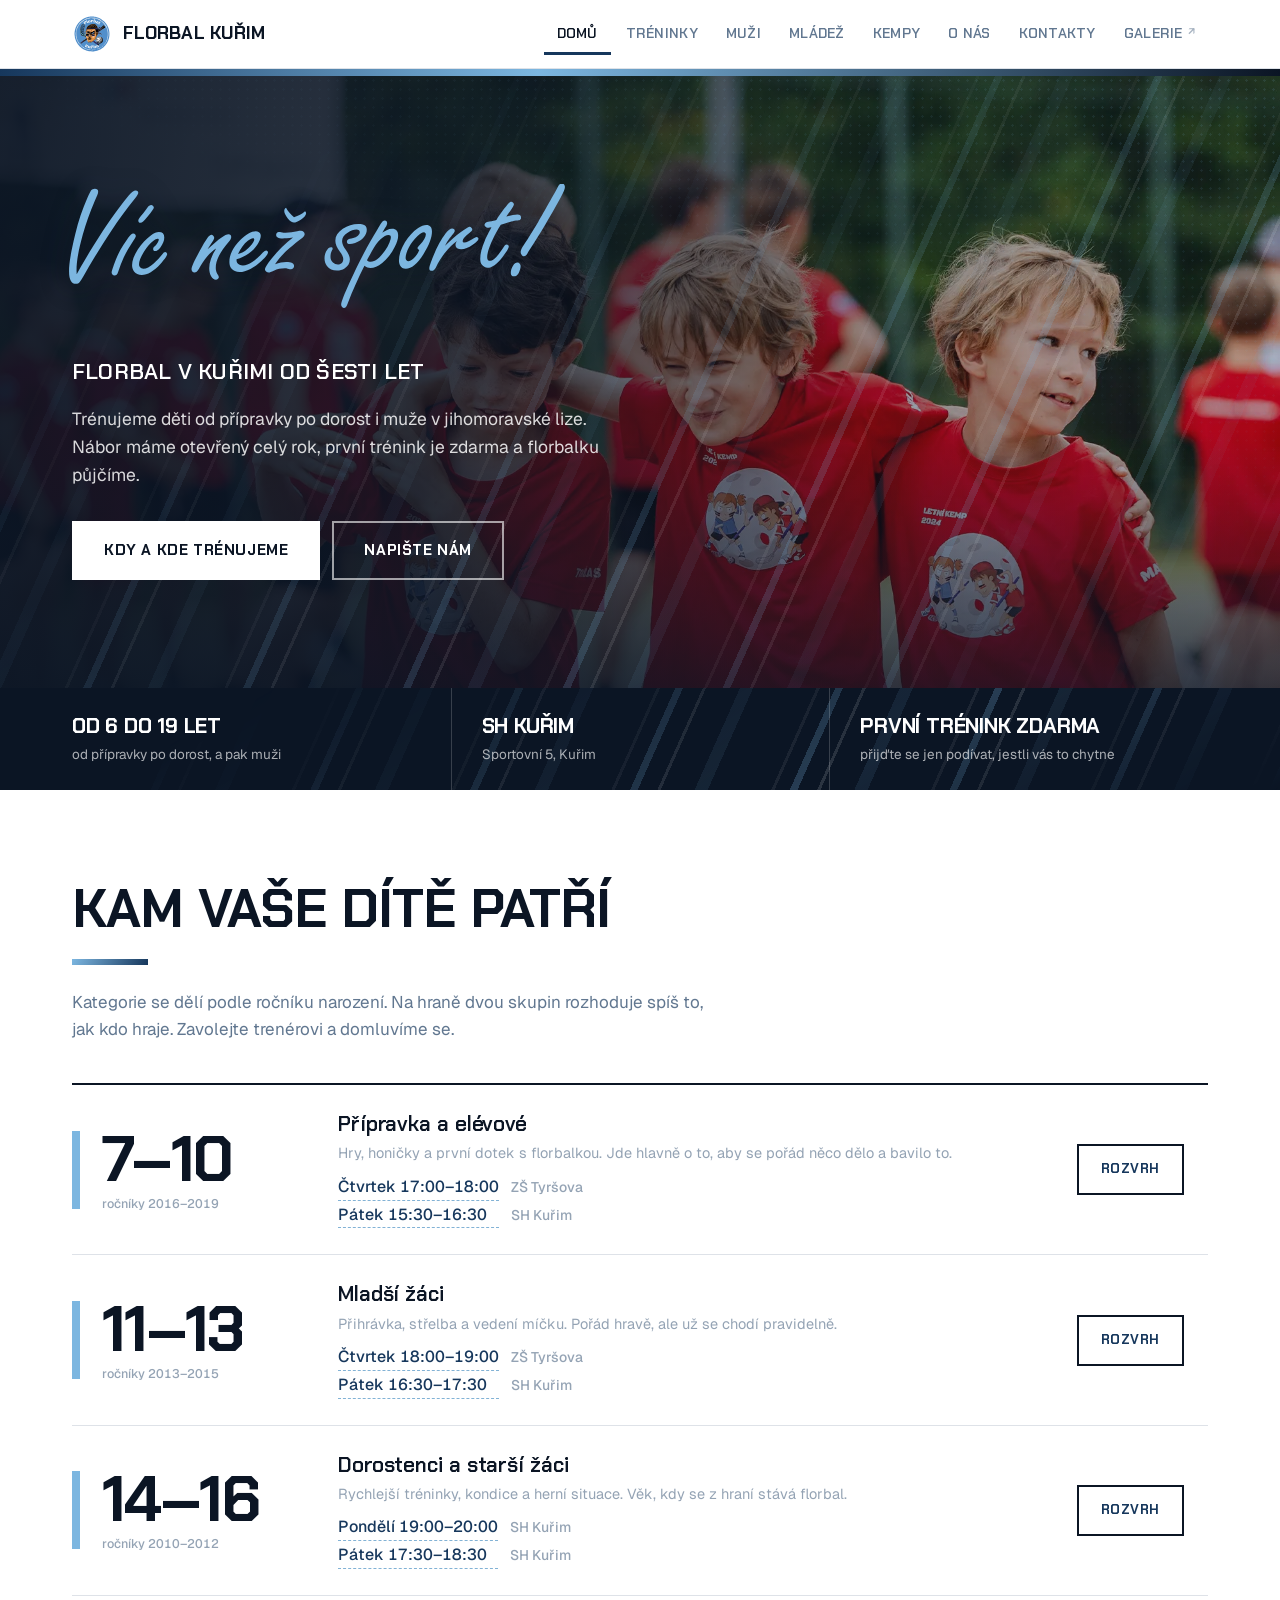
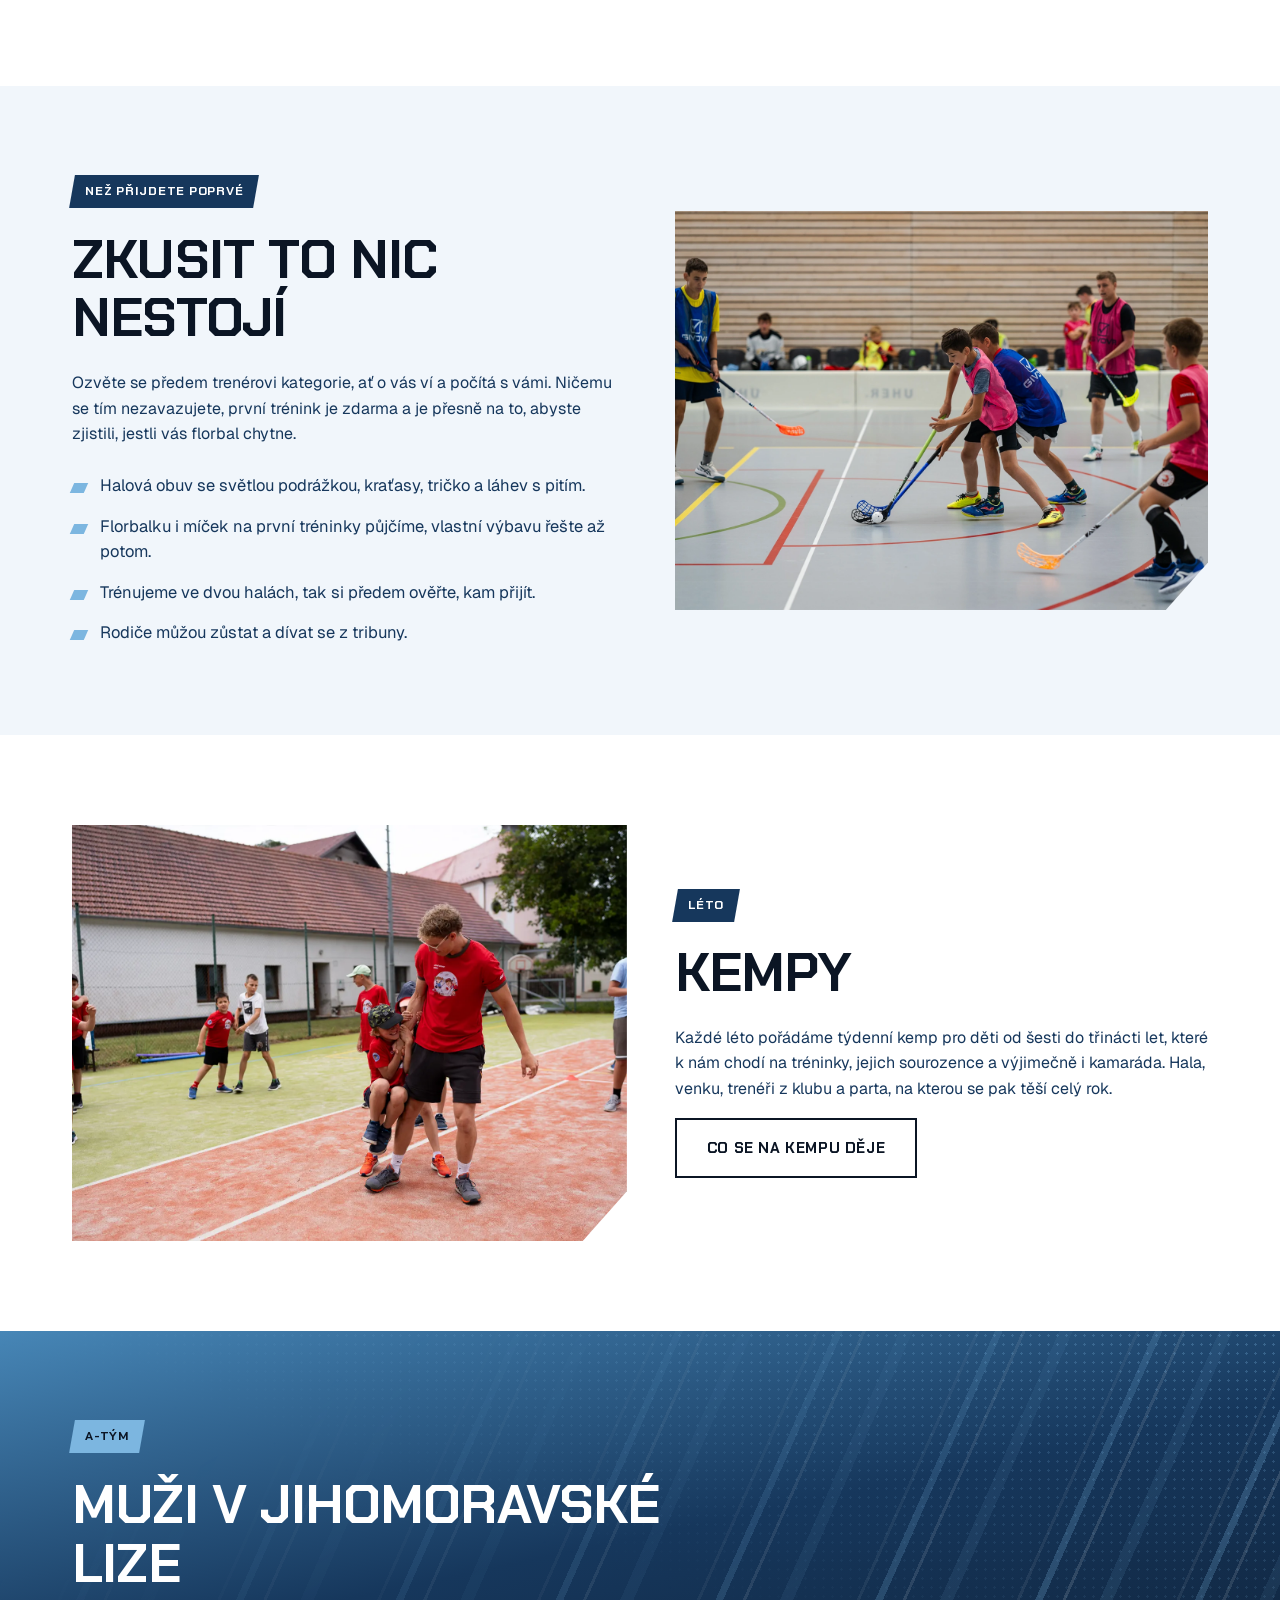
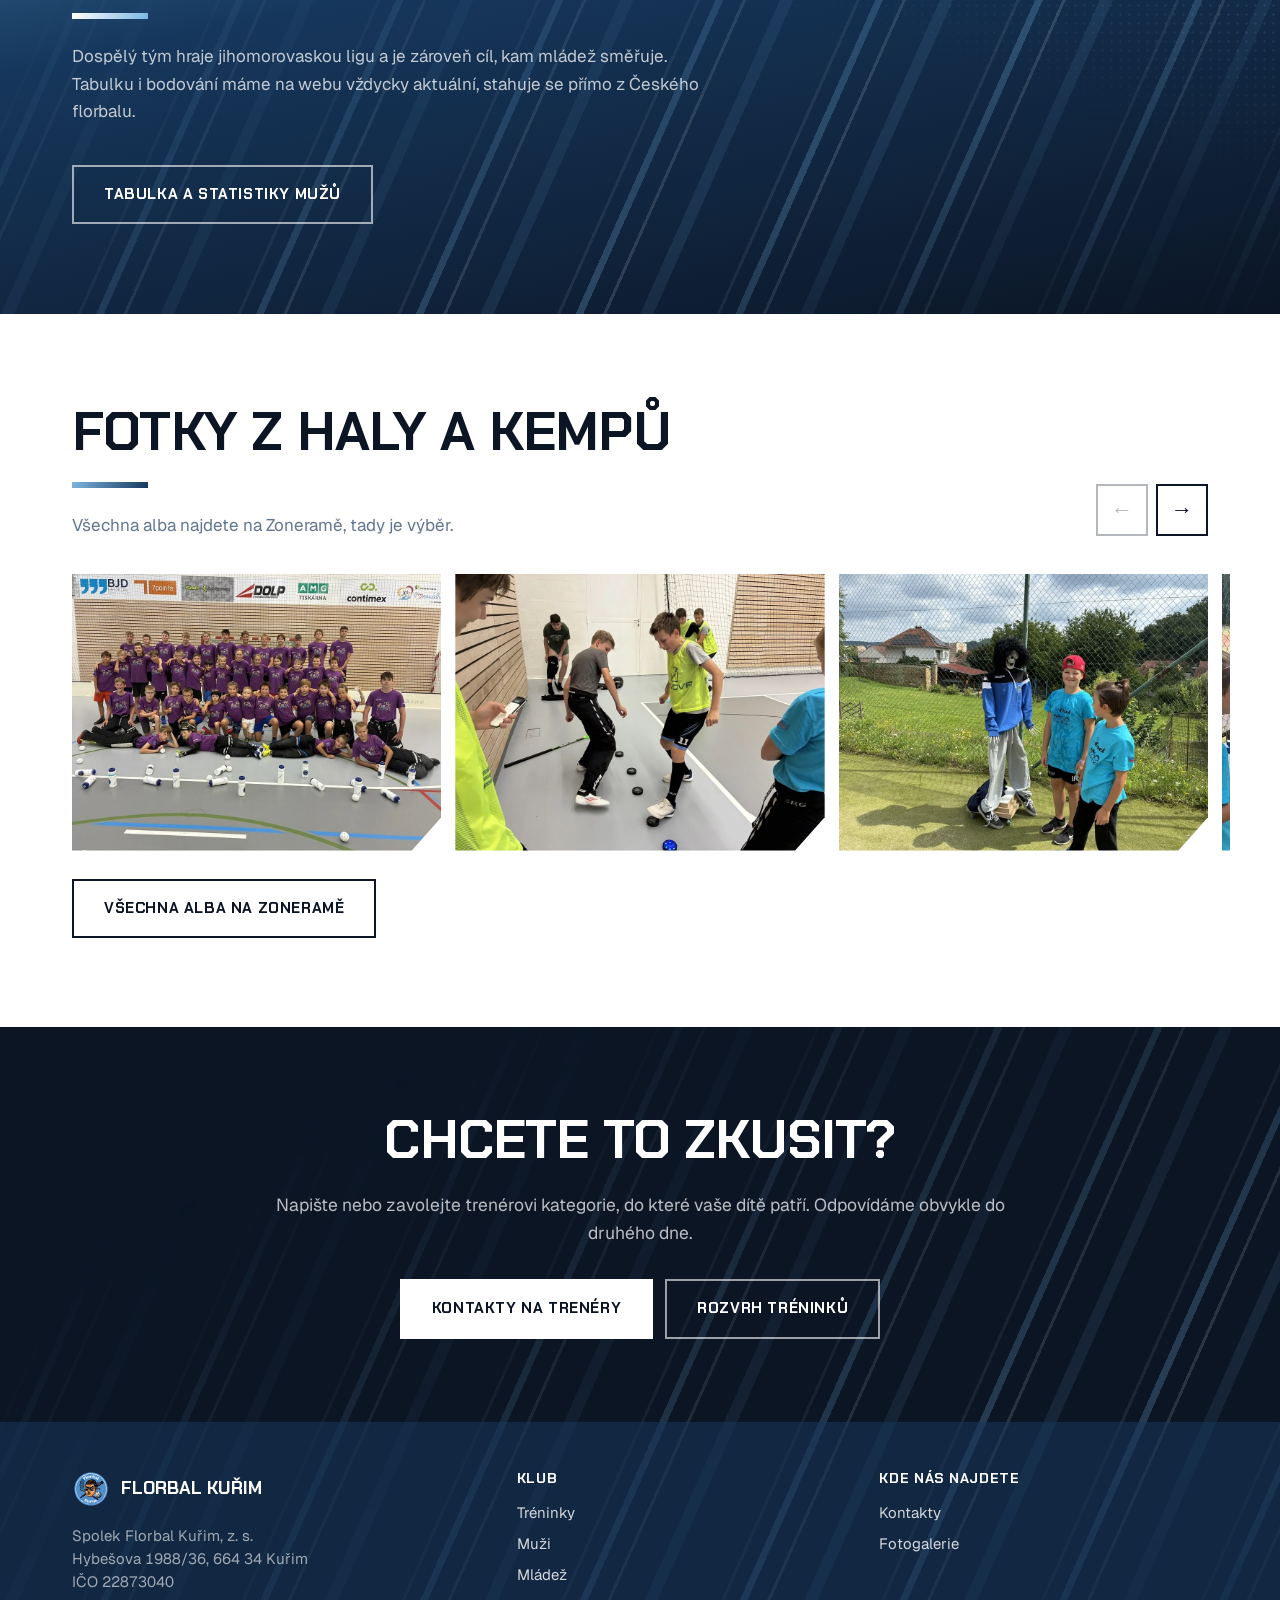
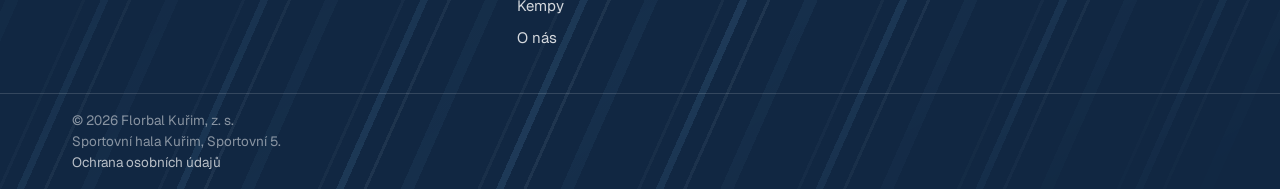
==== commit 46c11a3a: "Add files via upload" ====
--- a/index.html
+++ b/index.html
@@ -145,7 +145,7 @@
       </div>
       <div>
         <span class="stitek"><span>Léto</span></span>
-        <h2>Kempy a tábory</h2>
+        <h2>Kempy</h2>
         <p>Každé léto pořádáme týdenní kemp pro děti od šesti do třinácti let, které k nám
            chodí na tréninky, jejich sourozence a výjimečně i kamaráda. Hala, venku, trenéři
            z klubu a parta, na kterou se pak těší celý rok.</p>
@@ -182,7 +182,7 @@
         <button class="karusel-sipka" data-smer="1" aria-label="Další fotky" aria-controls="karusel">&#8594;</button>
       </div>
     </div>
-    <div class="karusel" id="karusel" tabindex="0" aria-label="Fotky z galerie">
+    <div class="karusel" id="karusel" data-sada="hlavni" tabindex="0" aria-label="Fotky z galerie">
       <a class="karusel-snimek ram" href="https://FlorbalKurim.zonerama.com" target="_blank" rel="noopener"><img src="fotky/g1.webp" alt="Fotka z florbalu v Kuřimi" loading="lazy" data-misto="Fotka 1"></a>
       <a class="karusel-snimek ram" href="https://FlorbalKurim.zonerama.com" target="_blank" rel="noopener"><img src="fotky/g2.webp" alt="Fotka z florbalu v Kuřimi" loading="lazy" data-misto="Fotka 2"></a>
       <a class="karusel-snimek ram" href="https://FlorbalKurim.zonerama.com" target="_blank" rel="noopener"><img src="fotky/g3.webp" alt="Fotka z florbalu v Kuřimi" loading="lazy" data-misto="Fotka 3"></a>
@@ -219,7 +219,7 @@
       <a href="treninky/">Tréninky</a>
       <a href="muzi/">Muži</a>
       <a href="mladez/">Mládež</a>
-      <a href="kempy-a-tabory/">Kempy a tábory</a>
+      <a href="kempy-a-tabory/">Kempy</a>
       <a href="o-nas/">O nás</a>
     </div>
     <div>
--- a/styl.css
+++ b/styl.css
@@ -545,3 +545,6 @@
   .karusel-sipky{display:none}
 }
 @media (prefers-reduced-motion:reduce){.karusel{scroll-behavior:auto}}
+
+.hlava-karusel .mezititulek{margin:0 0 18px;align-self:flex-end}
+.hlava-karusel .mezititulek + .karusel-sipky{margin-bottom:16px}
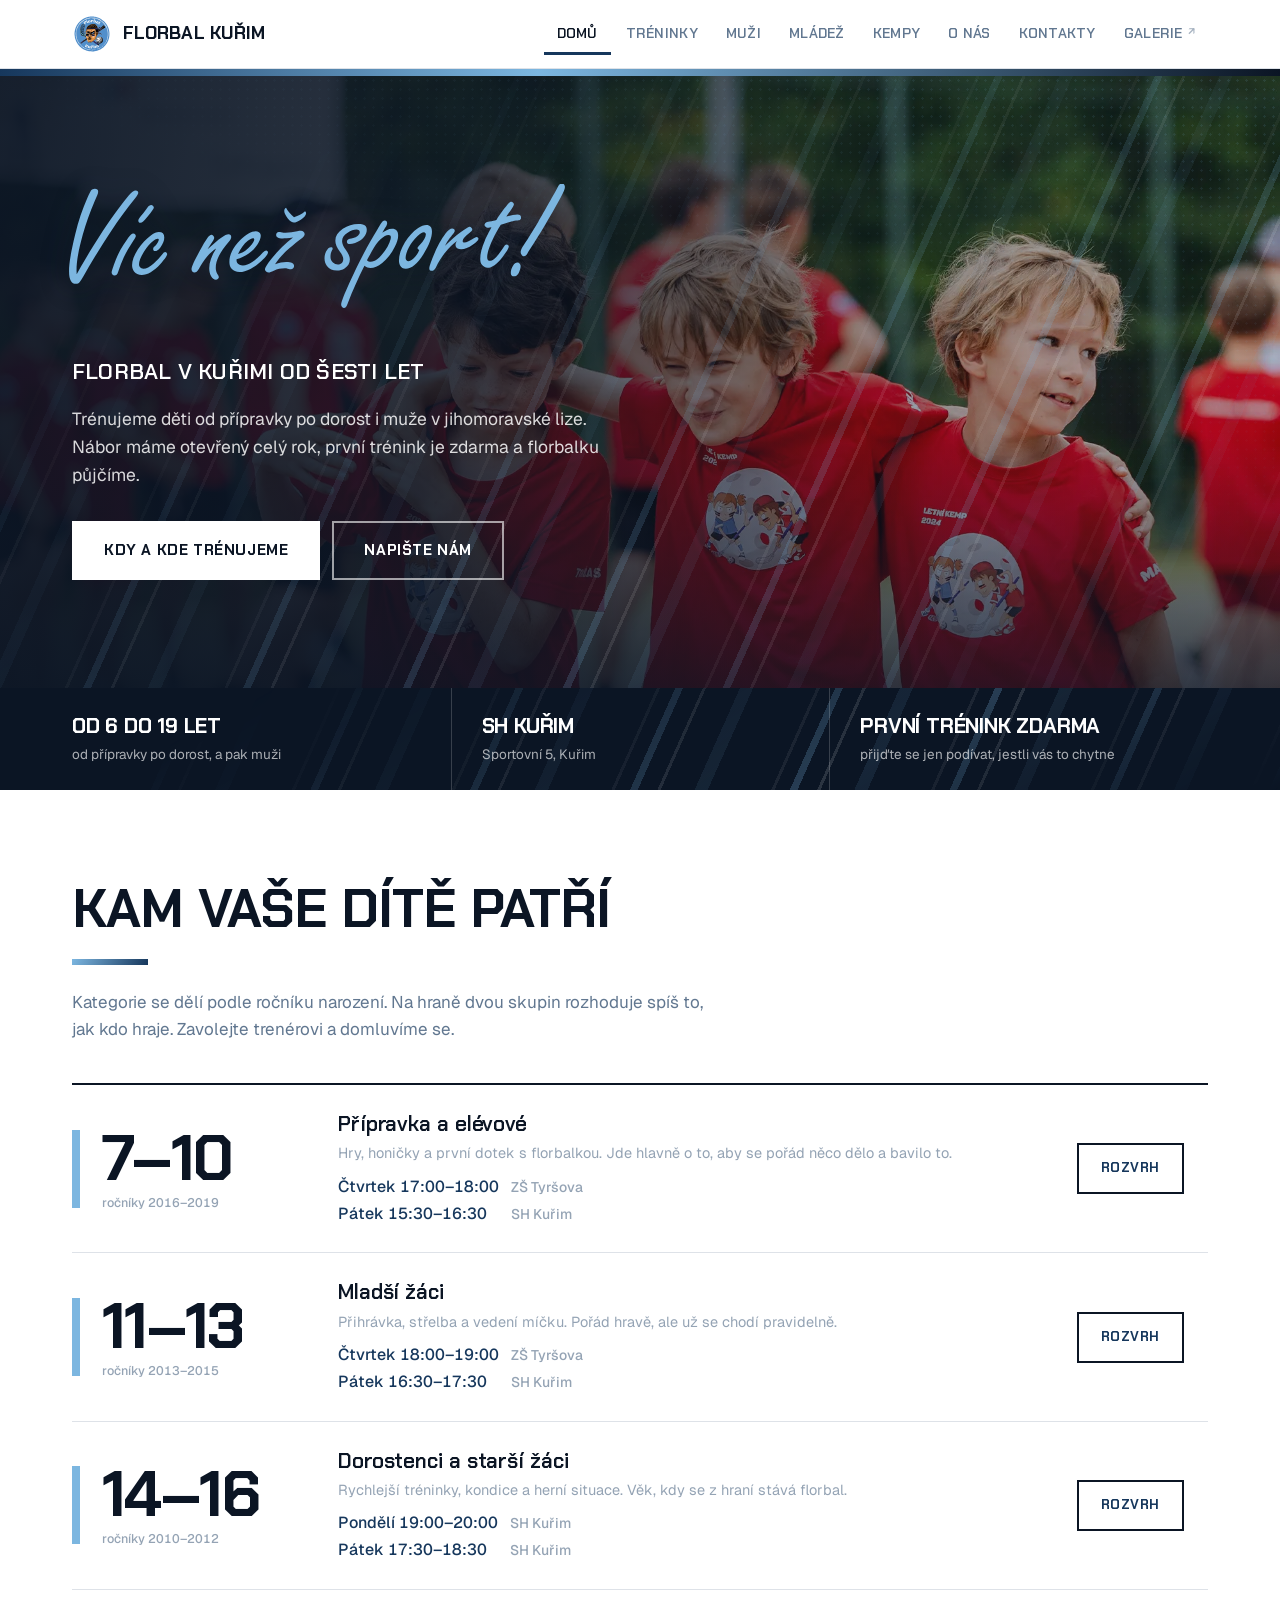
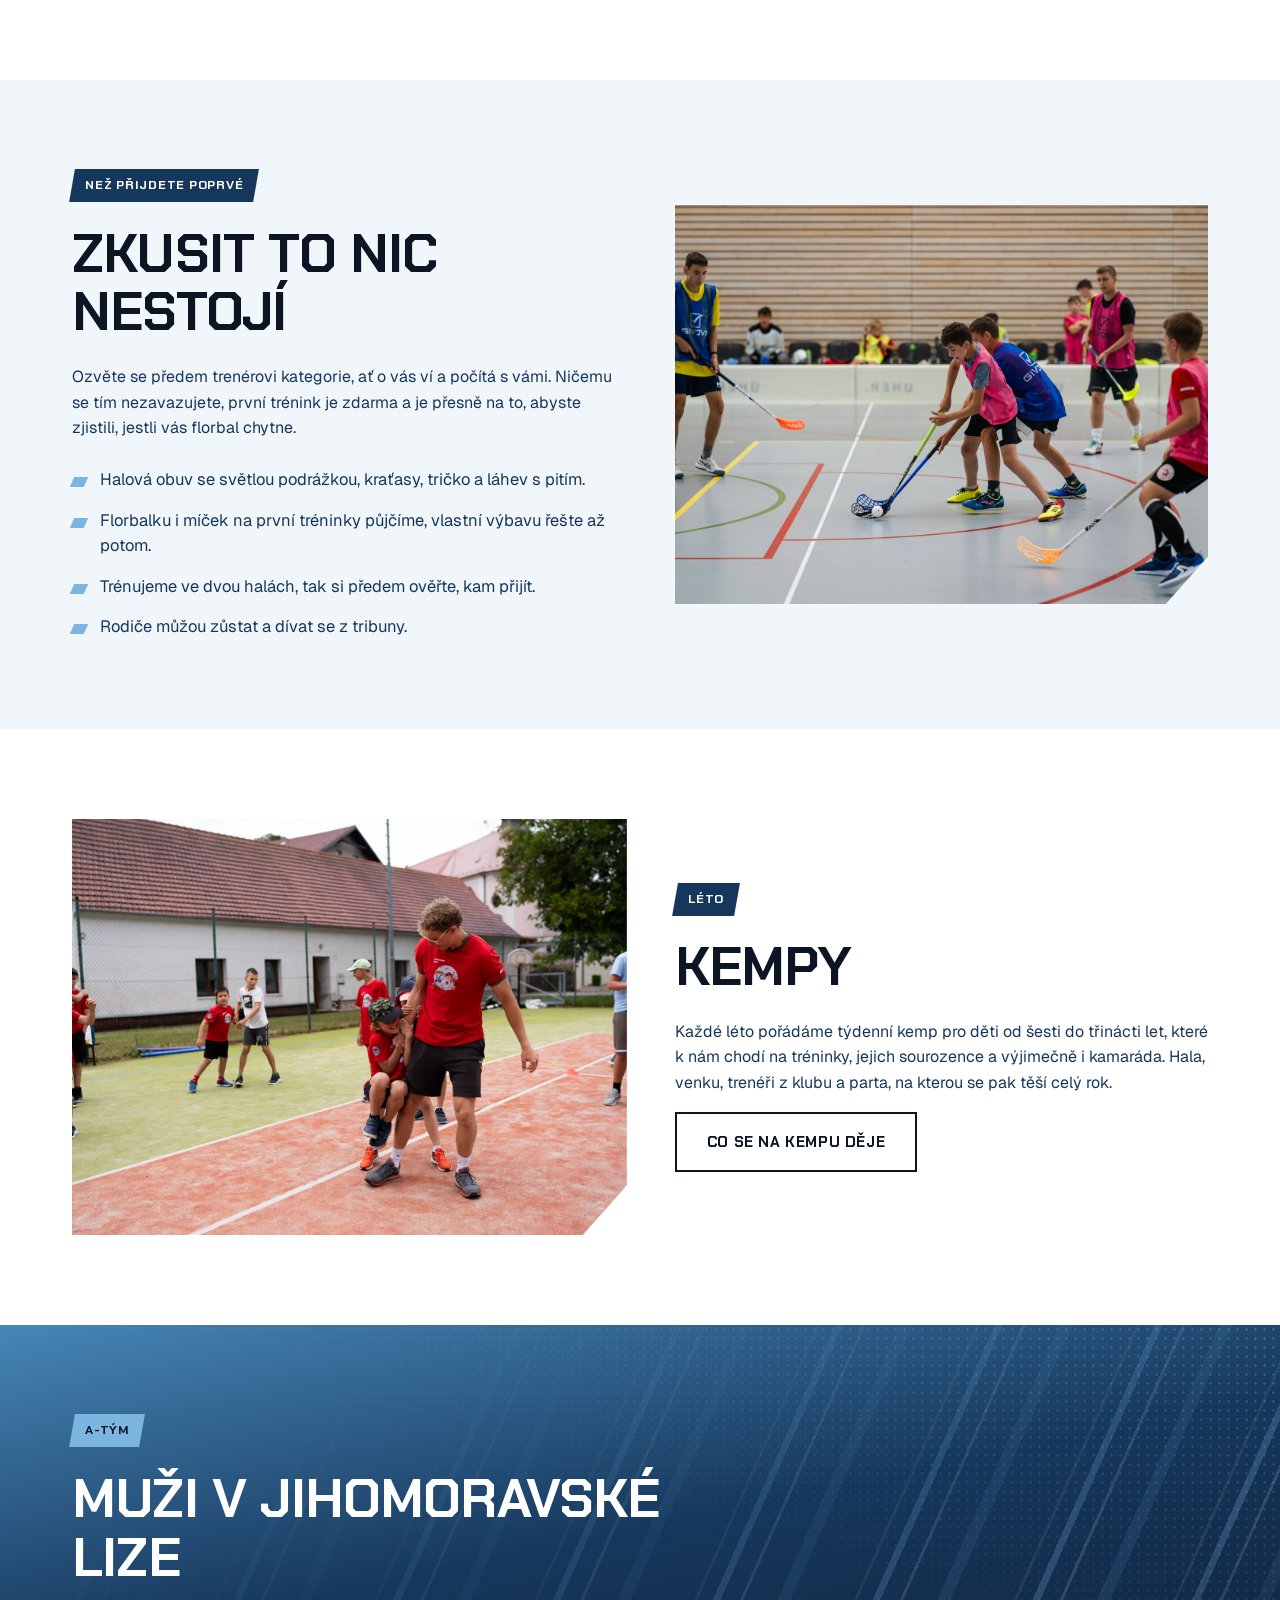
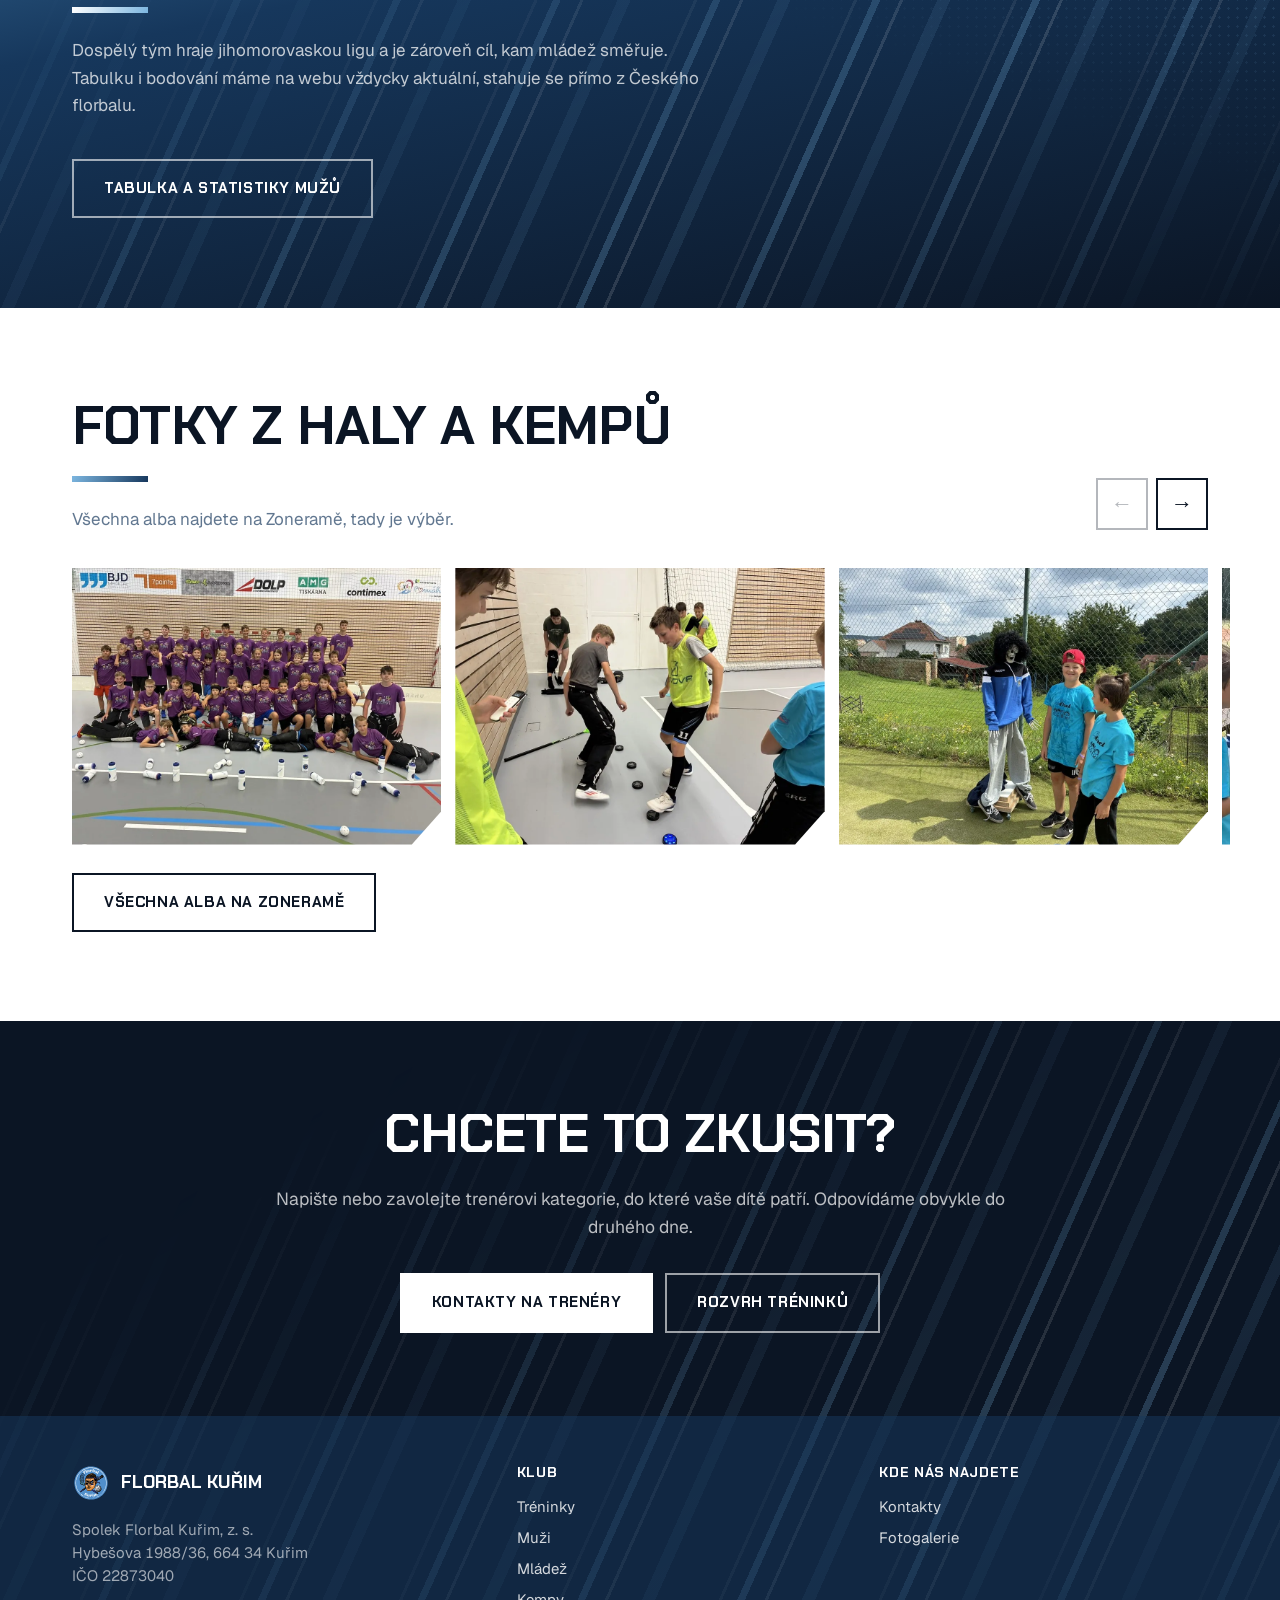
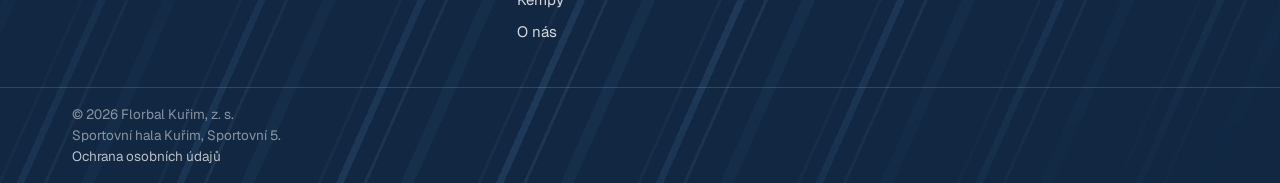
==== commit 4406fa27: "Add files via upload" ====
--- a/index.html
+++ b/index.html
@@ -83,7 +83,7 @@
         <div>
           <h3>Přípravka a elévové</h3>
           <p class="rocniky">Hry, honičky a první dotek s florbalkou. Jde hlavně o to, aby se pořád něco dělo a bavilo to.</p>
-          <p class="rozvrh"><span class="doplnit">Čtvrtek 17:00–18:00</span><em>ZŠ Tyršova</em><span class="doplnit">Pátek 15:30–16:30</span><em>SH Kuřim</em></p>
+          <p class="rozvrh">Čtvrtek 17:00–18:00<em>ZŠ Tyršova</em>Pátek 15:30–16:30<em>SH Kuřim</em></p>
         </div>
         <a class="odkaz" href="treninky/">Rozvrh</a>
       </article>
@@ -94,7 +94,7 @@
         <div>
           <h3>Mladší žáci</h3>
           <p class="rocniky">Přihrávka, střelba a vedení míčku. Pořád hravě, ale už se chodí pravidelně.</p>
-          <p class="rozvrh"><span class="doplnit">Čtvrtek 18:00–19:00</span><em>ZŠ Tyršova</em><span class="doplnit">Pátek 16:30–17:30</span><em>SH Kuřim</em></p>
+          <p class="rozvrh">Čtvrtek 18:00–19:00<em>ZŠ Tyršova</em>Pátek 16:30–17:30<em>SH Kuřim</em></p>
         </div>
         <a class="odkaz" href="treninky/">Rozvrh</a>
       </article>
@@ -105,7 +105,7 @@
         <div>
           <h3>Dorostenci a starší žáci</h3>
           <p class="rocniky">Rychlejší tréninky, kondice a herní situace. Věk, kdy se z hraní stává florbal.</p>
-          <p class="rozvrh"><span class="doplnit">Pondělí 19:00–20:00</span><em>SH Kuřim</em><span class="doplnit">Pátek 17:30–18:30</span><em>SH Kuřim</em></p>
+          <p class="rozvrh">Pondělí 19:00–20:00<em>SH Kuřim</em>Pátek 17:30–18:30<em>SH Kuřim</em></p>
         </div>
         <a class="odkaz" href="treninky/">Rozvrh</a>
       </article>
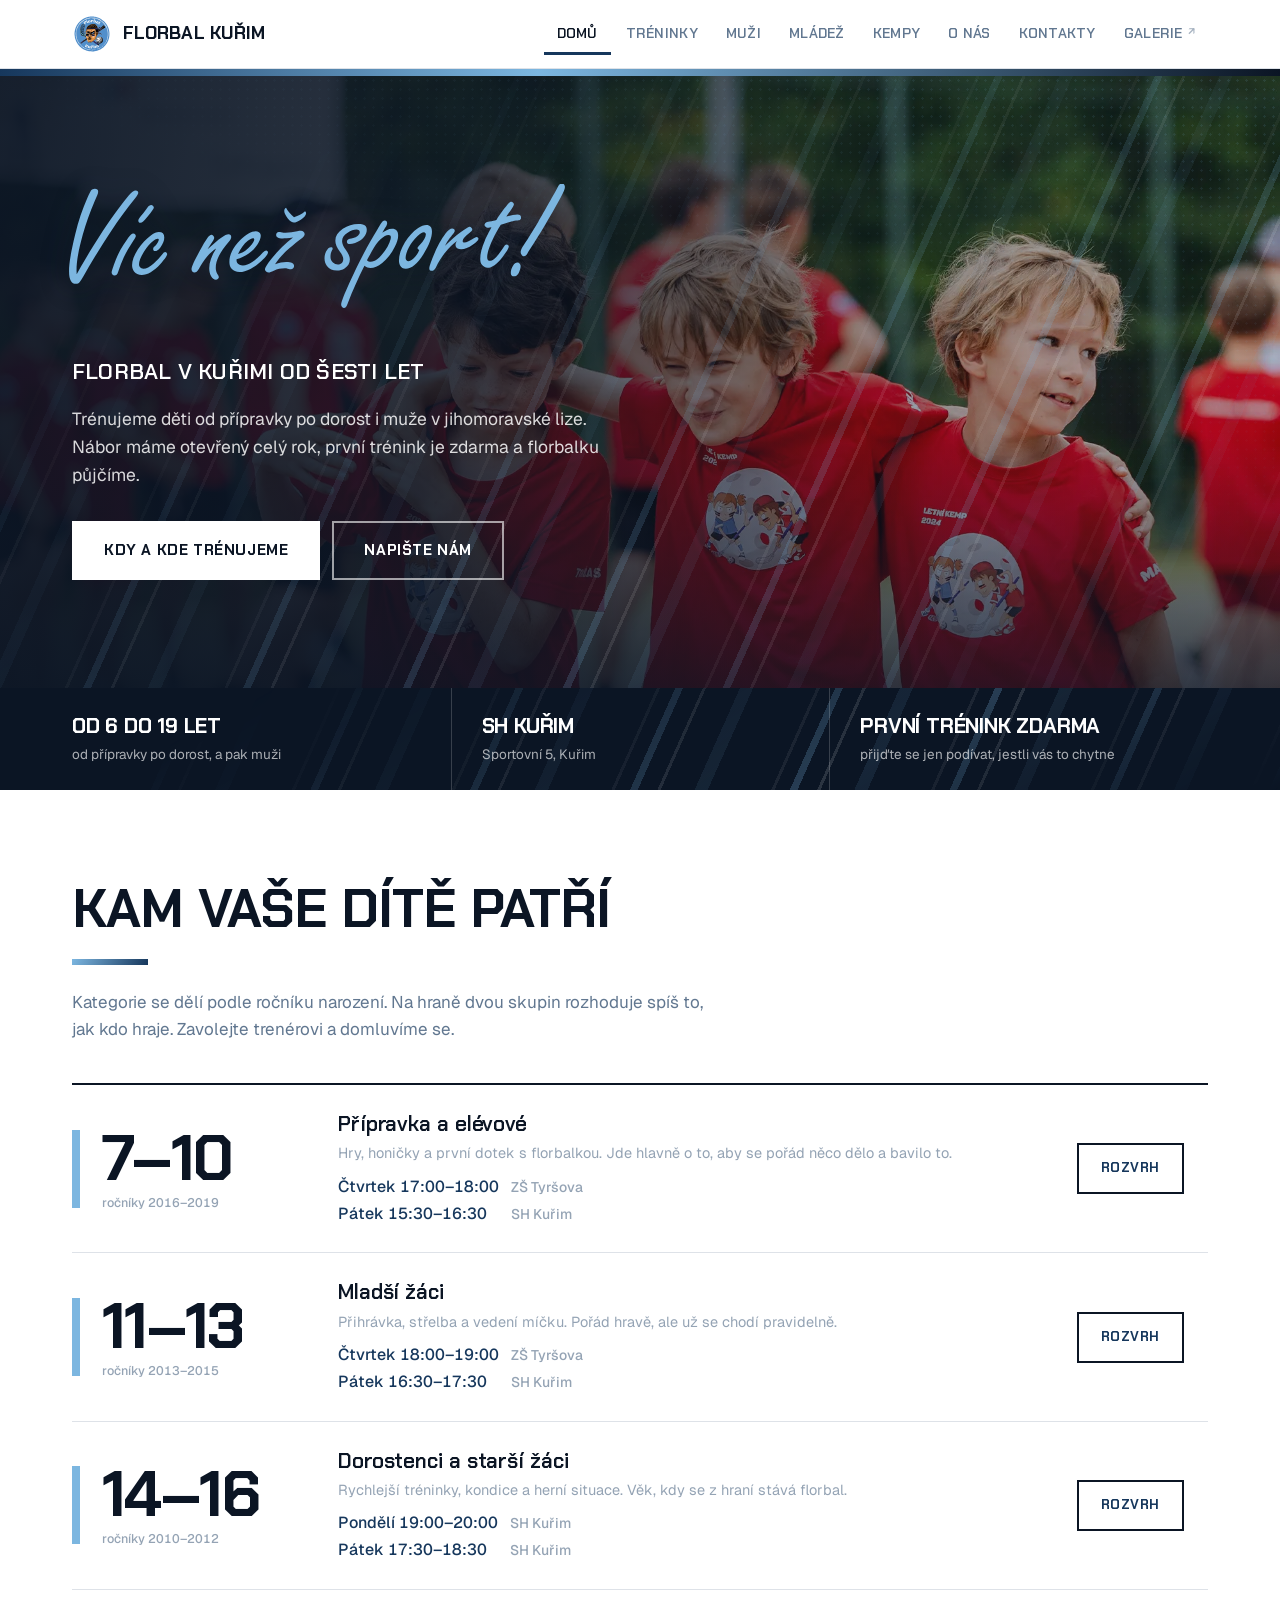
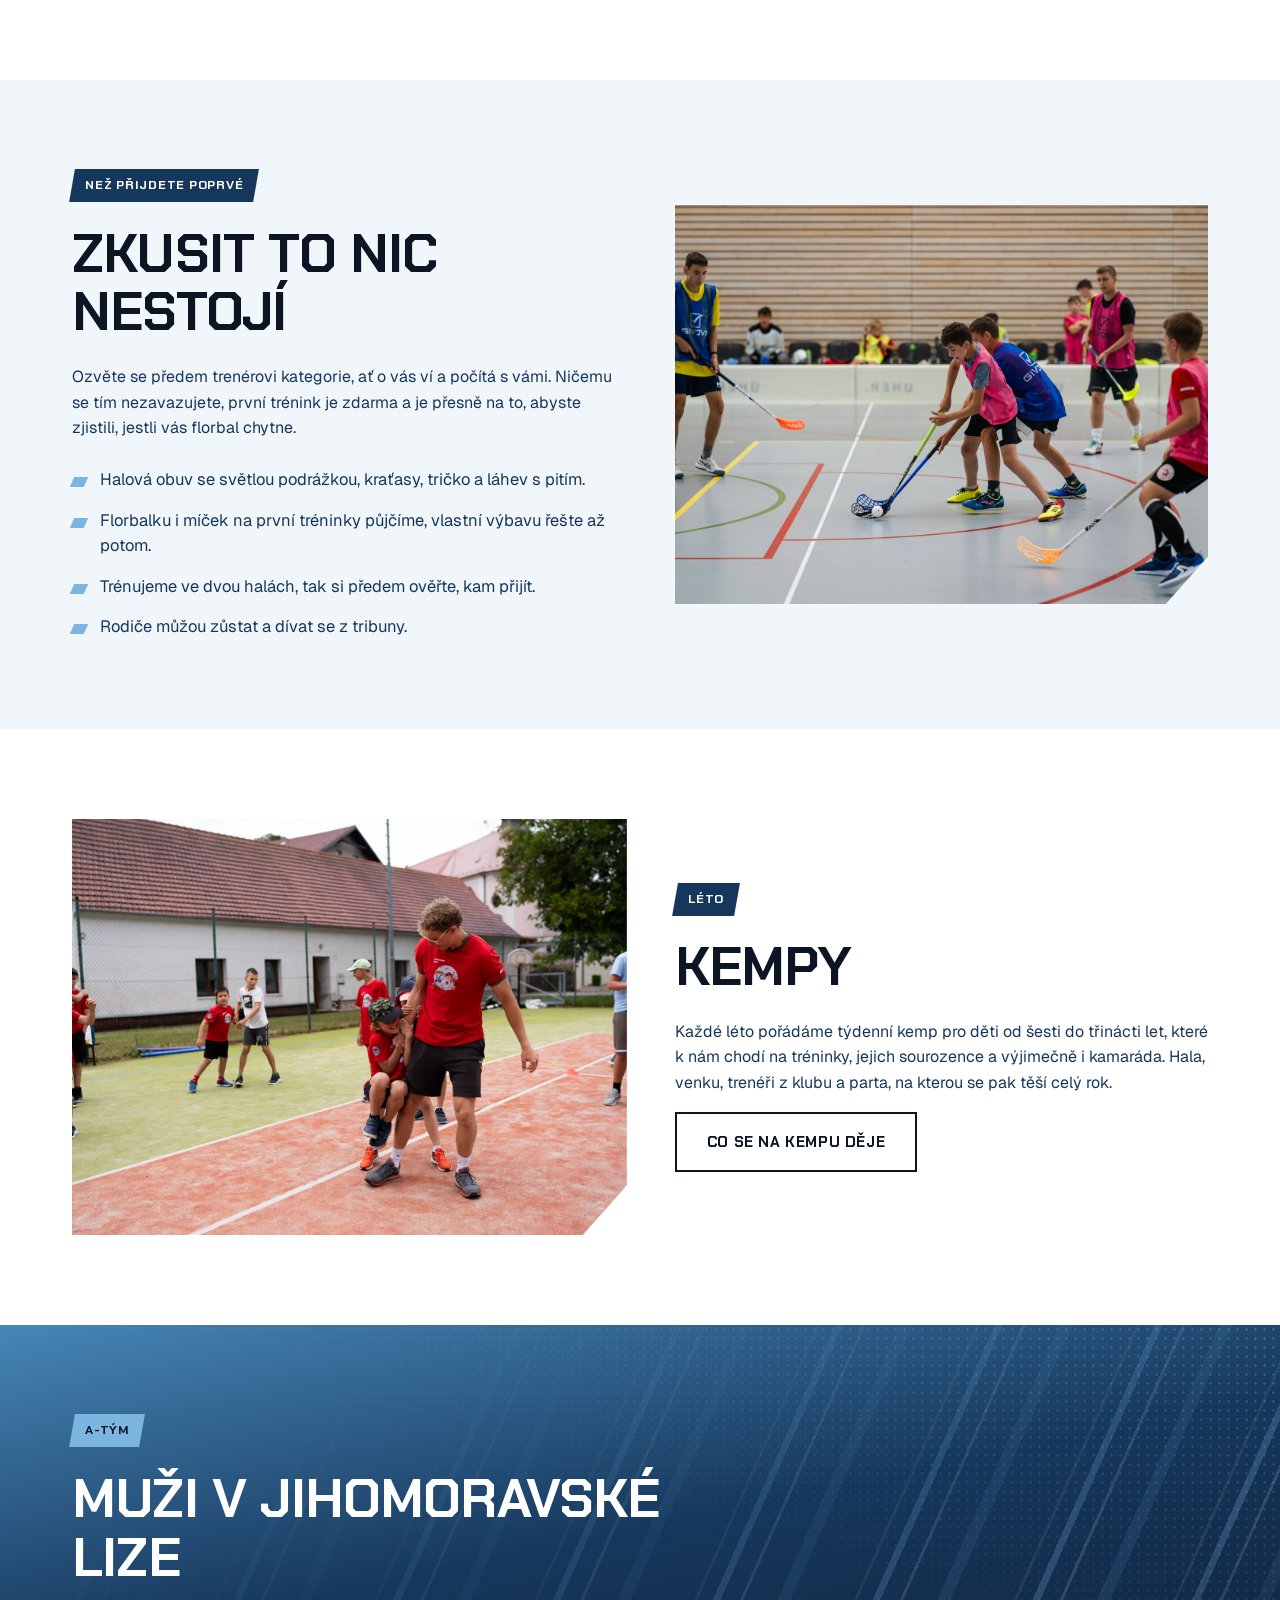
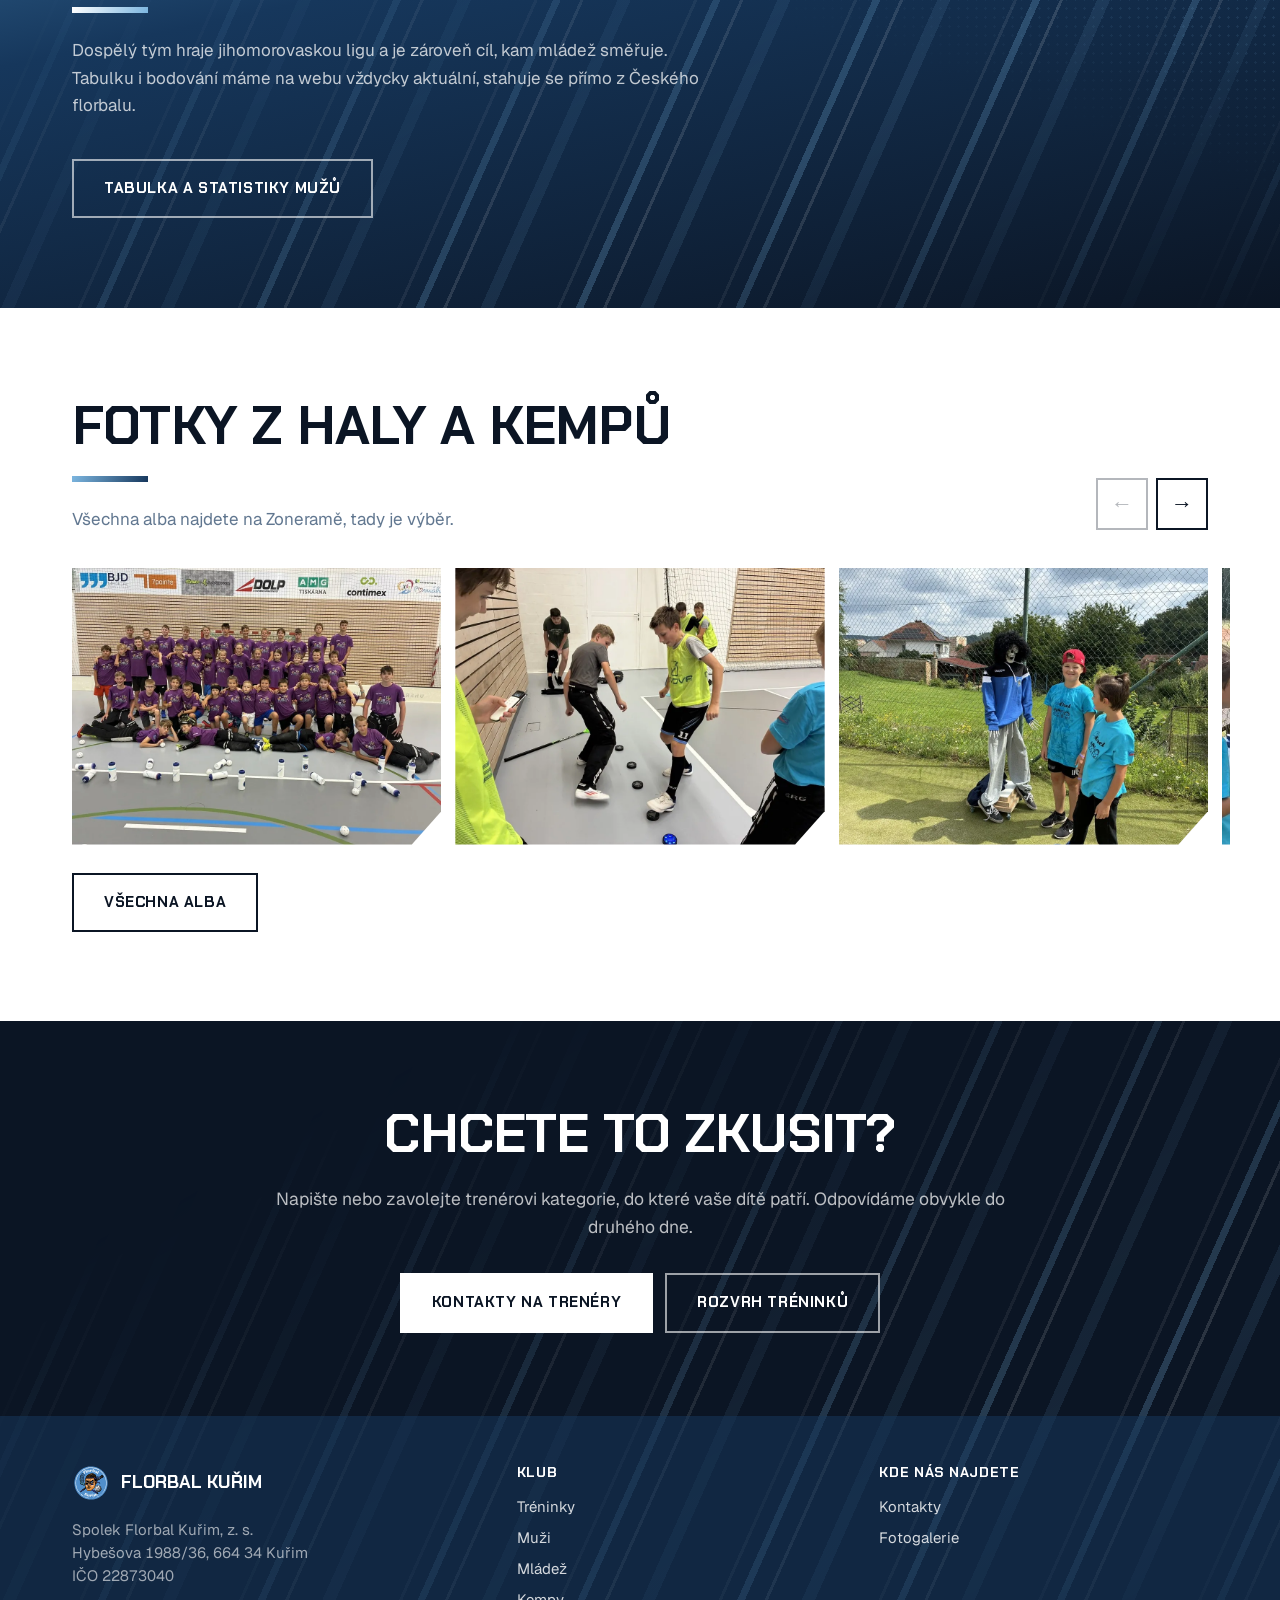
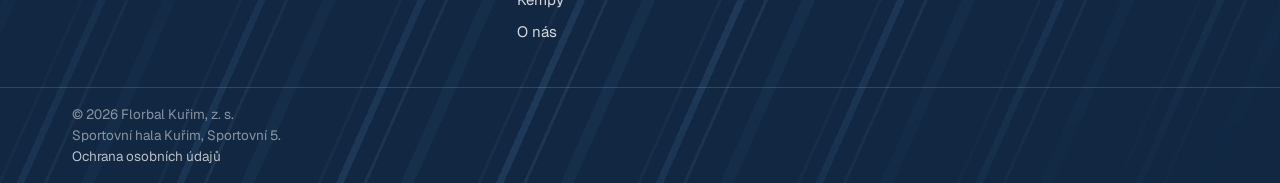
==== commit 5bf1bcbb: "Update index.html" ====
--- a/index.html
+++ b/index.html
@@ -188,7 +188,7 @@
       <a class="karusel-snimek ram" href="https://FlorbalKurim.zonerama.com" target="_blank" rel="noopener"><img src="fotky/g3.webp" alt="Fotka z florbalu v Kuřimi" loading="lazy" data-misto="Fotka 3"></a>
     </div>
     <p style="margin-top:28px">
-      <a class="tlacitko svetle" href="https://FlorbalKurim.zonerama.com" target="_blank" rel="noopener">Všechna alba na Zoneramě</a>
+      <a class="tlacitko svetle" href="https://FlorbalKurim.zonerama.com" target="_blank" rel="noopener">Všechna alba</a>
     </p>
   </div>
 </section>
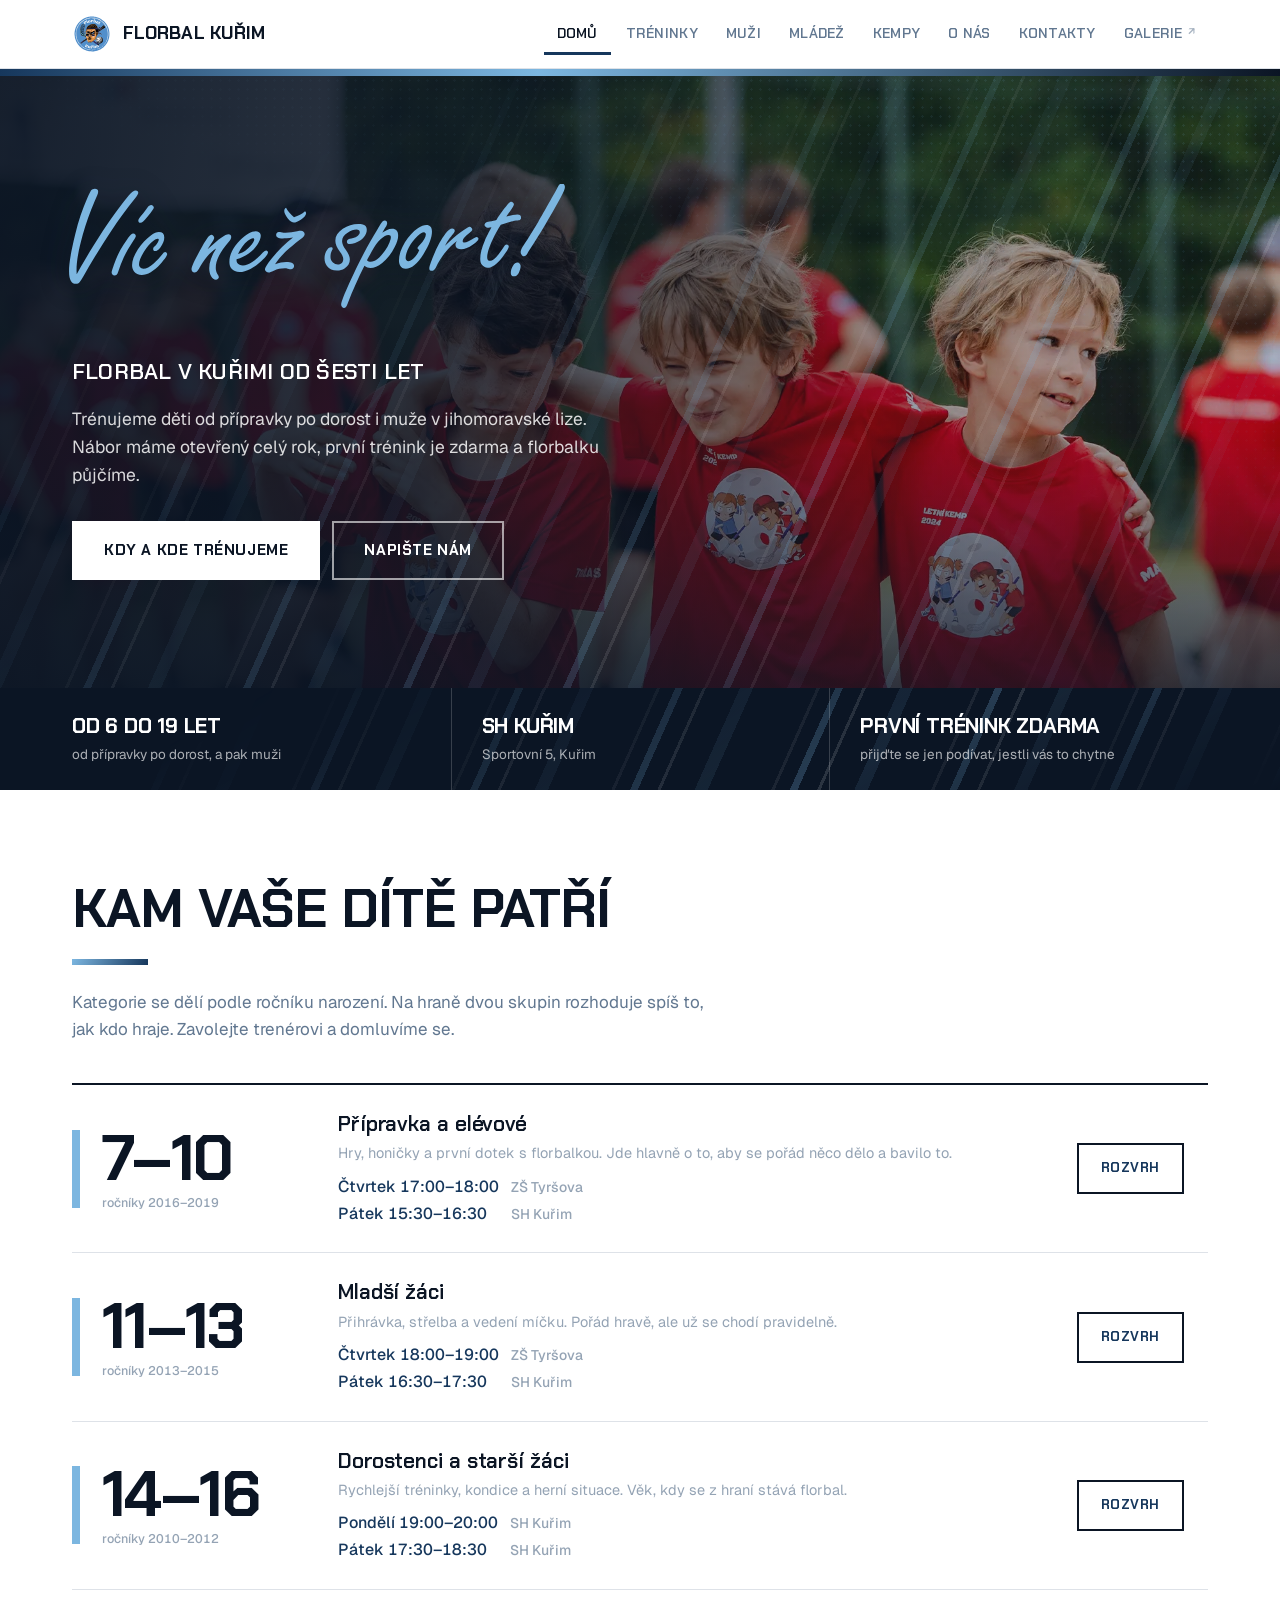
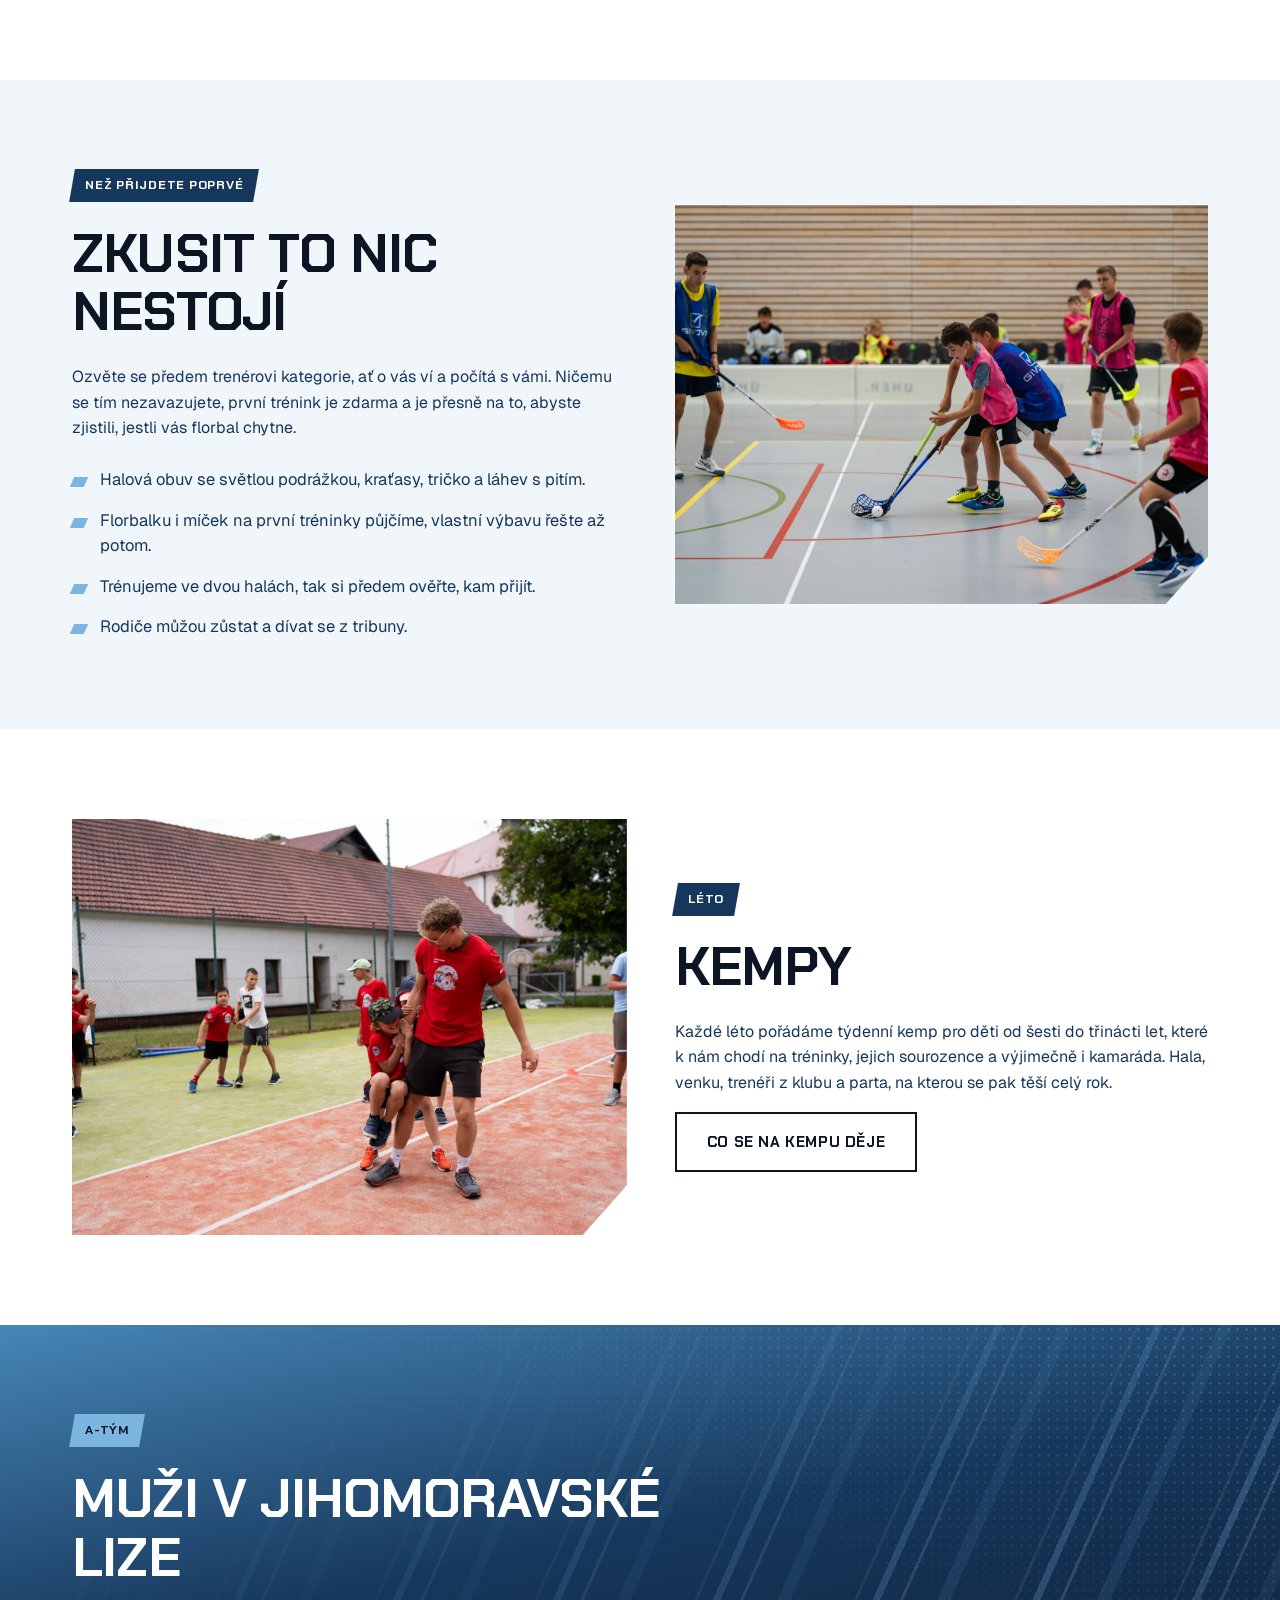
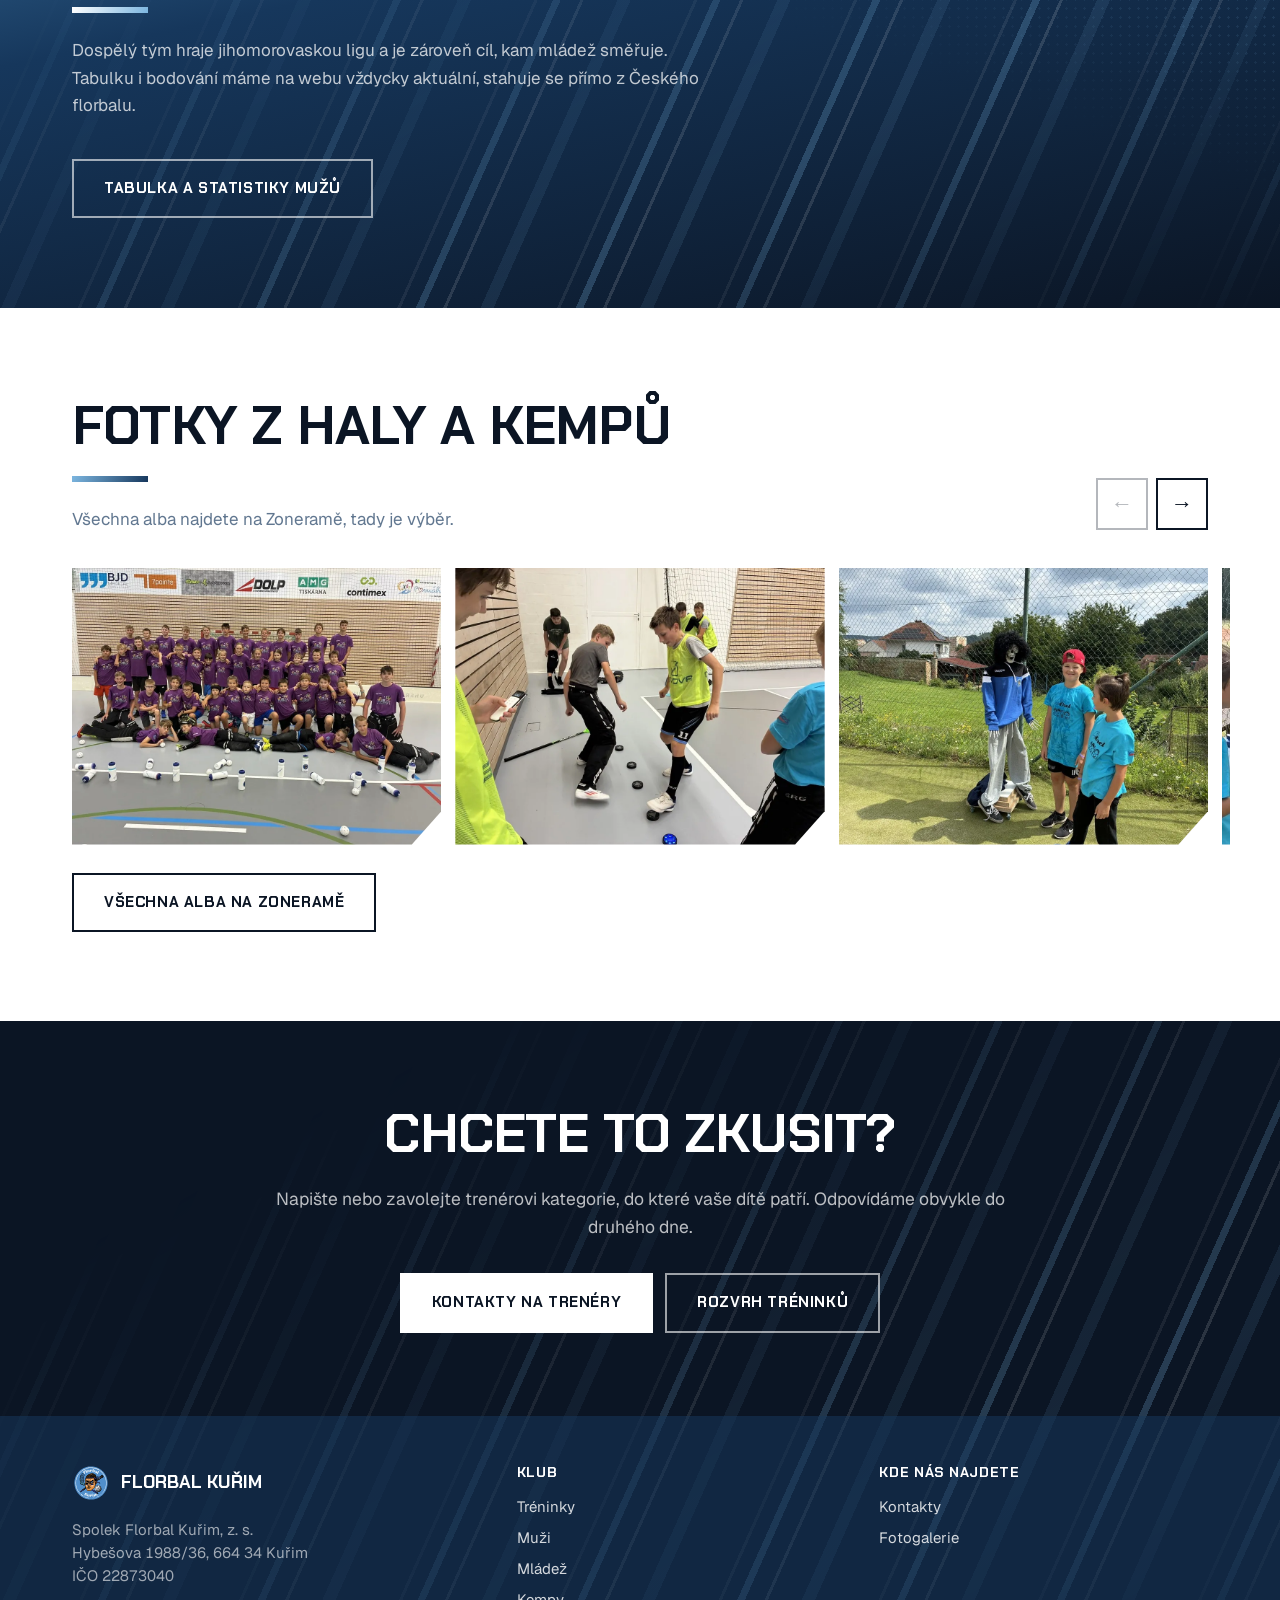
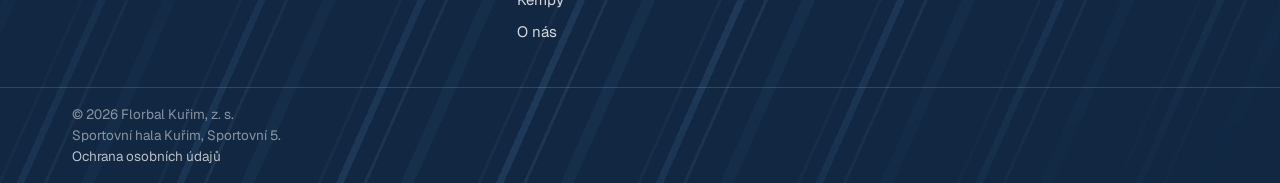
==== commit 7a0a332b: "Add files via upload" ====
--- a/index.html
+++ b/index.html
@@ -188,7 +188,7 @@
       <a class="karusel-snimek ram" href="https://FlorbalKurim.zonerama.com" target="_blank" rel="noopener"><img src="fotky/g3.webp" alt="Fotka z florbalu v Kuřimi" loading="lazy" data-misto="Fotka 3"></a>
     </div>
     <p style="margin-top:28px">
-      <a class="tlacitko svetle" href="https://FlorbalKurim.zonerama.com" target="_blank" rel="noopener">Všechna alba</a>
+      <a class="tlacitko svetle" href="https://FlorbalKurim.zonerama.com" target="_blank" rel="noopener">Všechna alba na Zoneramě</a>
     </p>
   </div>
 </section>
--- a/styl.css
+++ b/styl.css
@@ -548,3 +548,6 @@
 
 .hlava-karusel .mezititulek{margin:0 0 18px;align-self:flex-end}
 .hlava-karusel .mezititulek + .karusel-sipky{margin-bottom:16px}
+
+.formular .chyba-odeslani{grid-column:1/-1;margin:0 0 16px;color:#B3261E;font-weight:600;max-width:none}
+.formular .chyba-odeslani:empty{display:none}
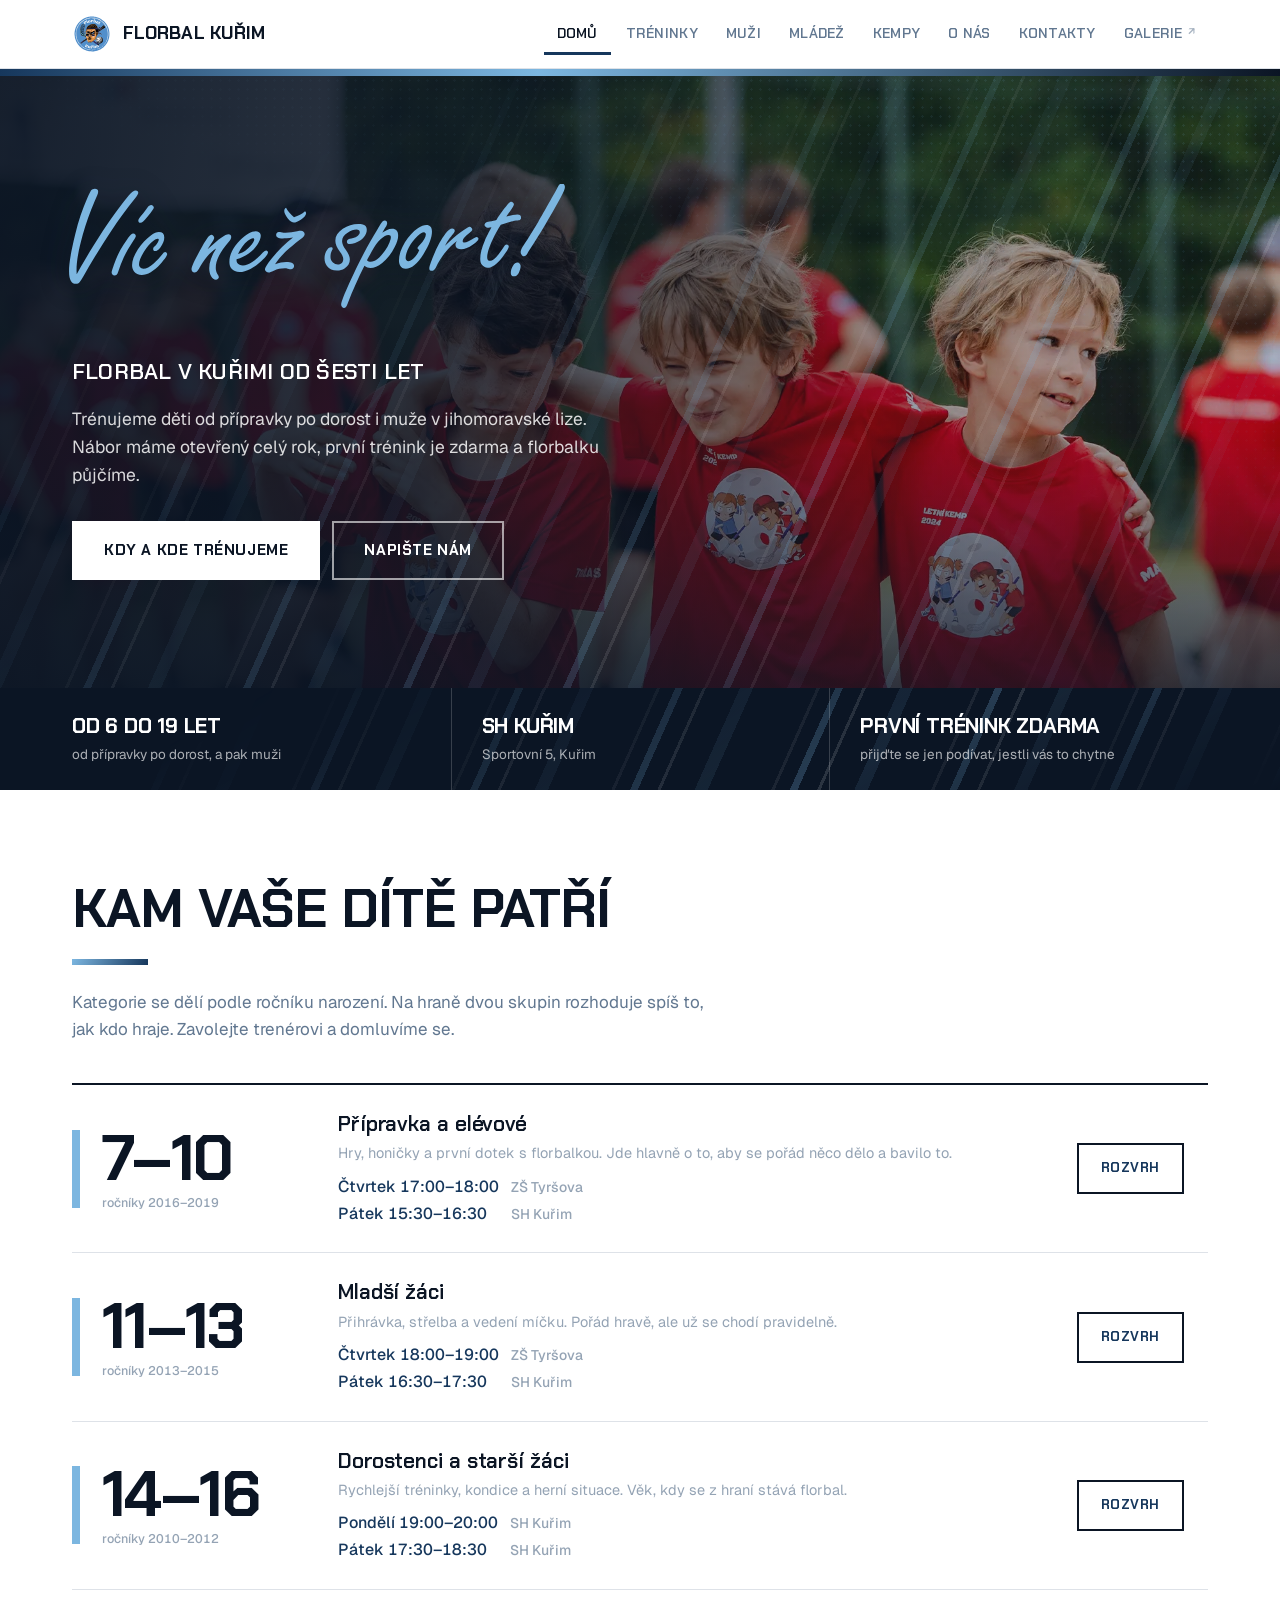
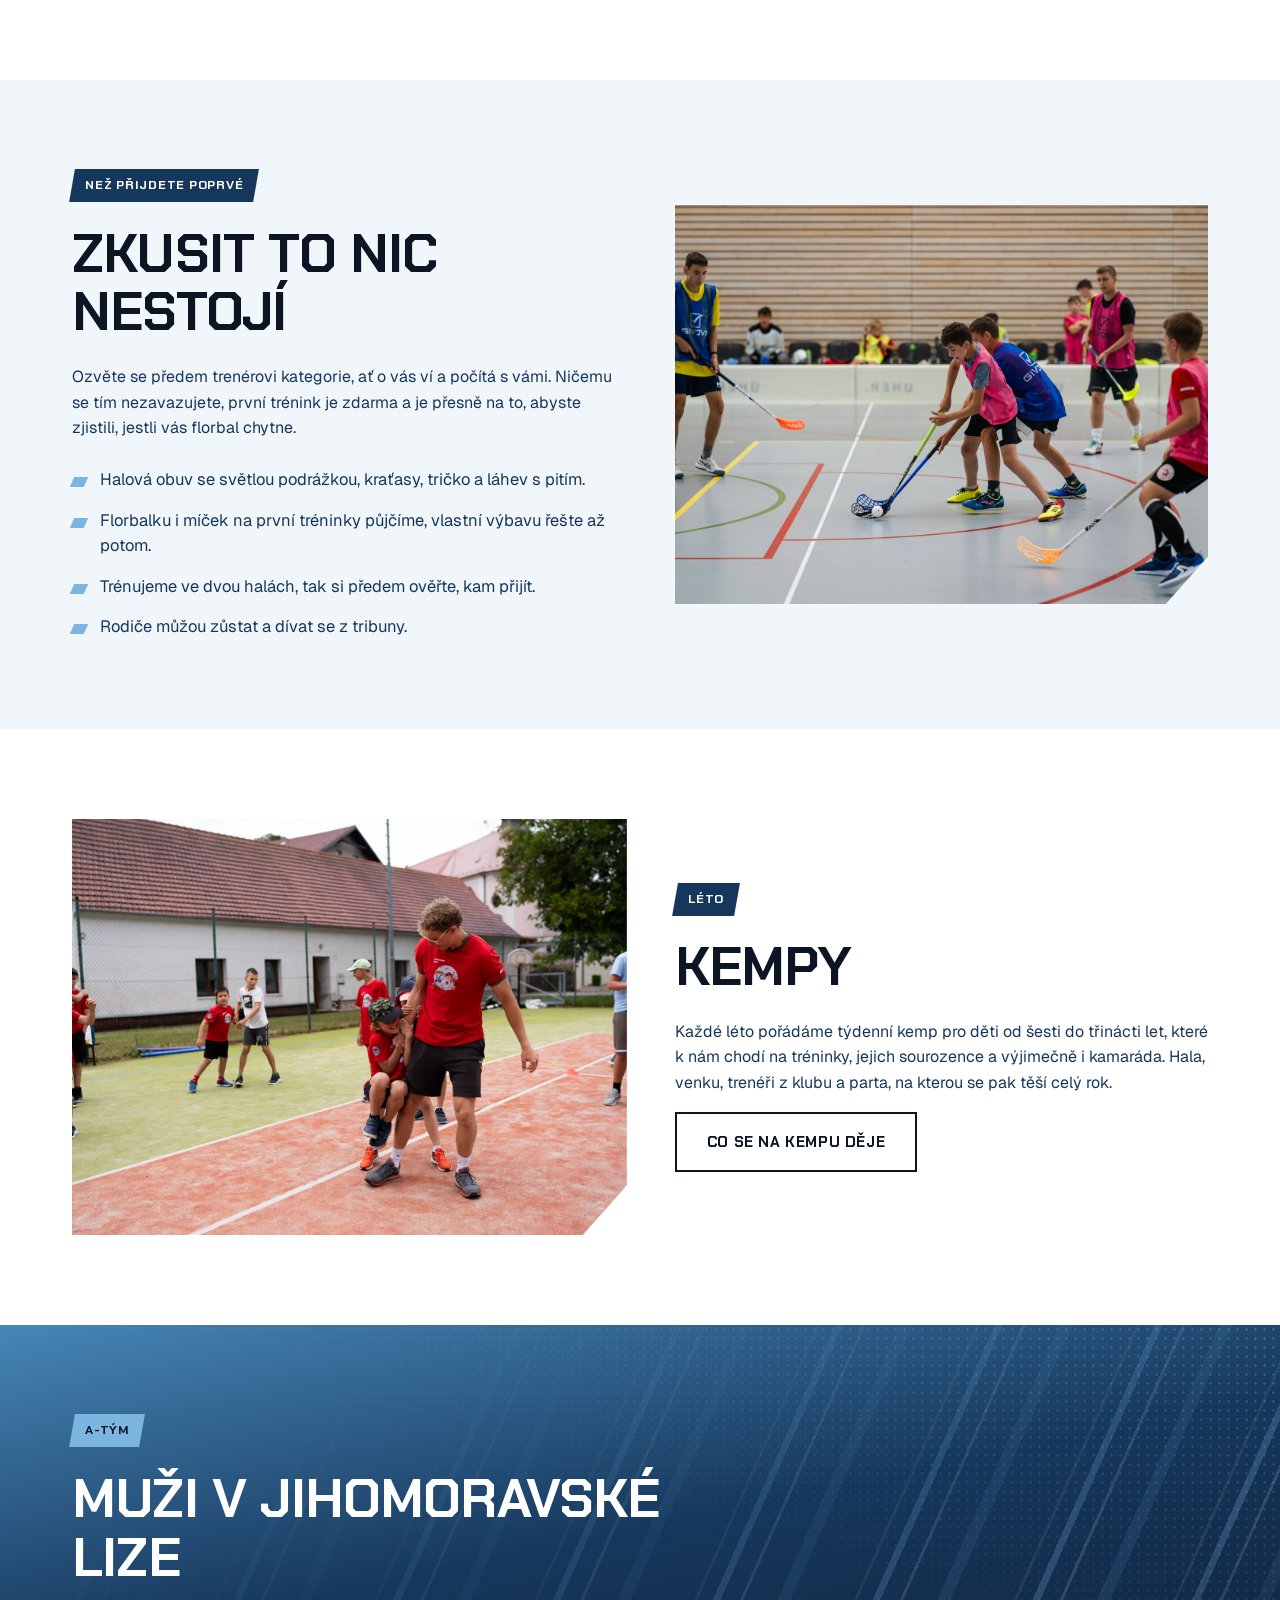
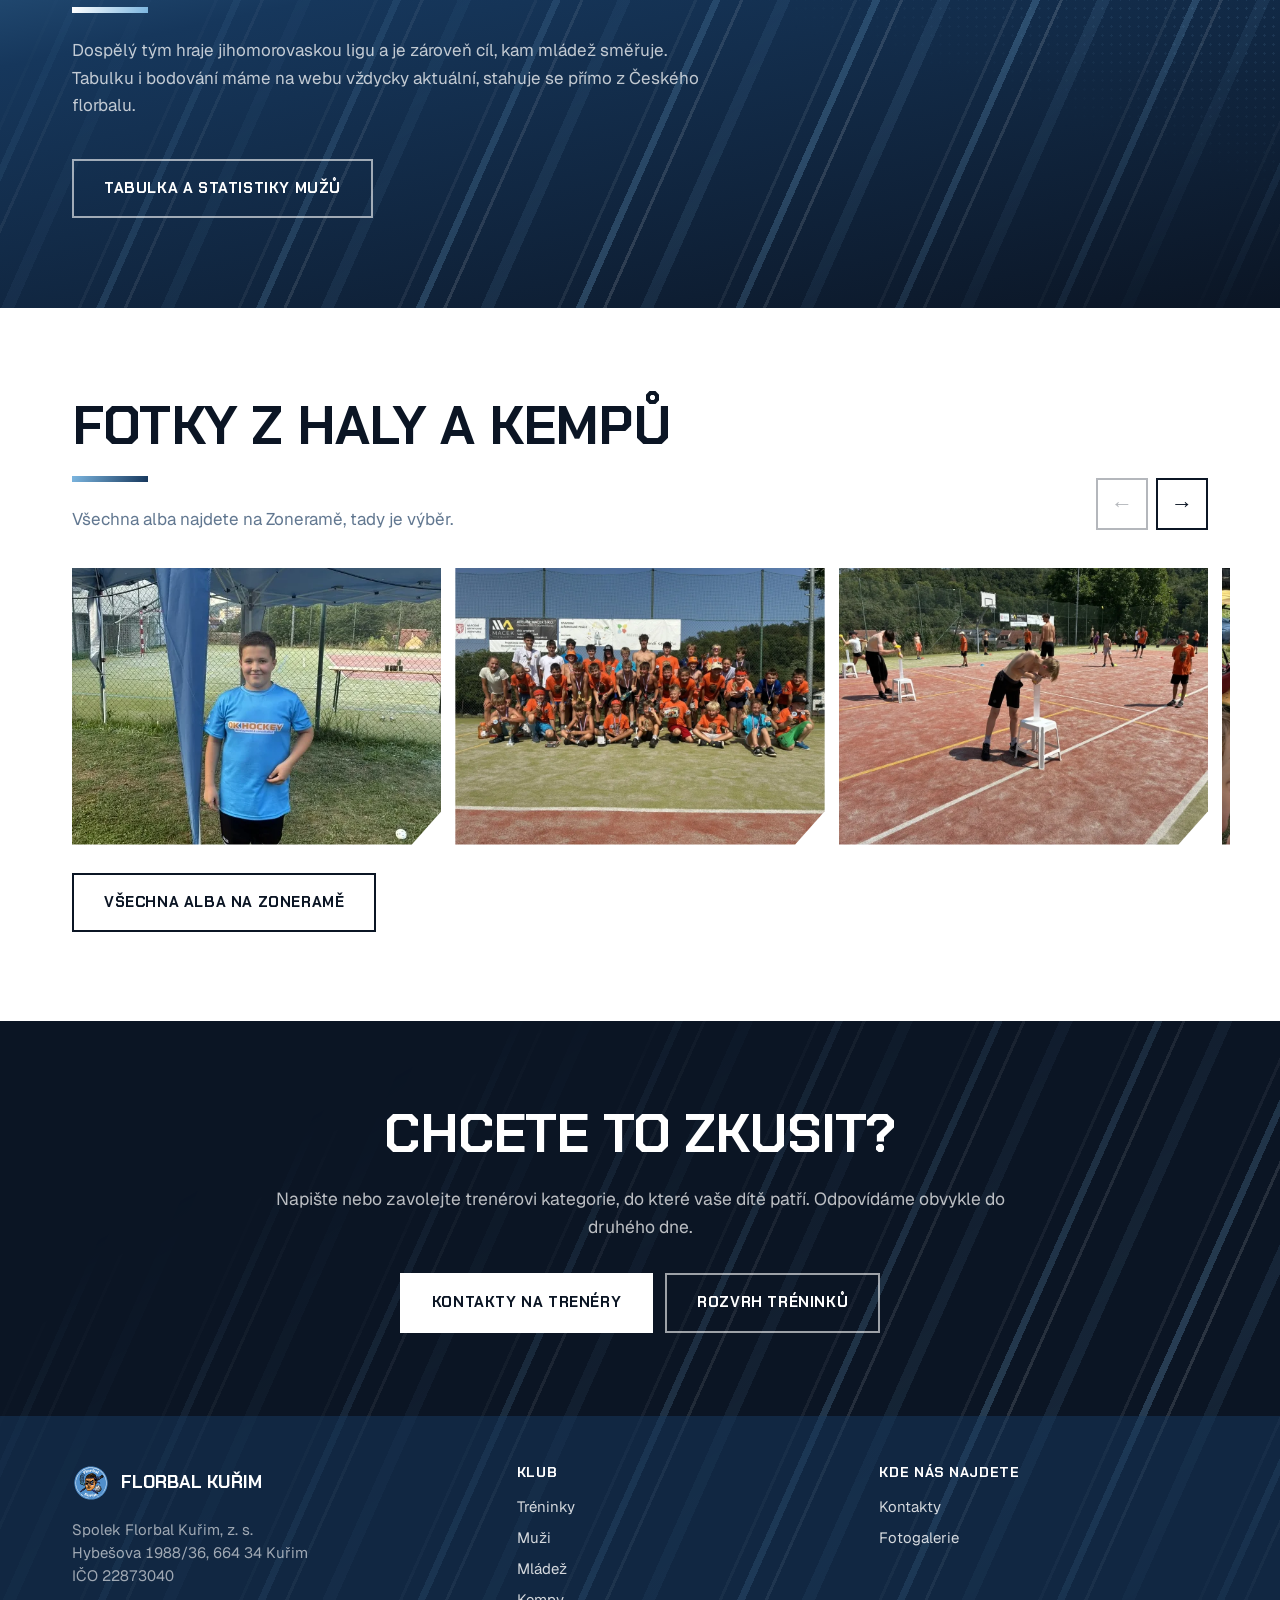
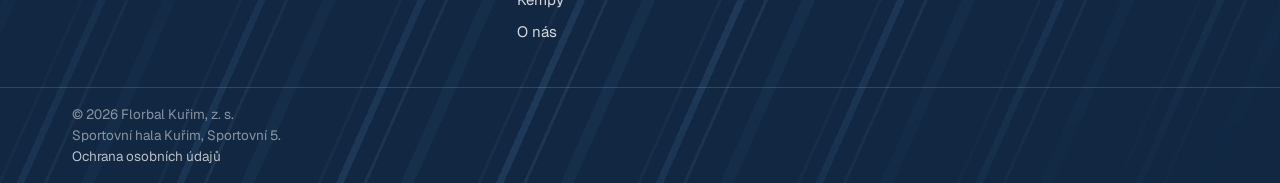
==== commit 6c2a0e92: "Add files via upload" ====
--- a/index.html
+++ b/index.html
@@ -52,7 +52,7 @@
          Nábor máme otevřený celý rok, první trénink je zdarma a florbalku půjčíme.</p>
       <div class="tlacitka">
         <a class="tlacitko" href="treninky/">Kdy a kde trénujeme</a>
-        <a class="tlacitko prazdne" href="kontakty/">Napište nám</a>
+        <a class="tlacitko prazdne" href="kontakty/#napiste-nam">Napište nám</a>
       </div>
     </div>
   </div>
--- a/styl.css
+++ b/styl.css
@@ -435,57 +435,6 @@
 .sekce.tmava .stitek{background:var(--nebeska);color:var(--cerna)}
 
 
-/* ---------- přihláška na kemp ---------- */
-.formular{max-width:760px}
-.formular fieldset{border:0;margin:0 0 38px;padding:0;
-  display:grid;grid-template-columns:1fr 1fr;gap:18px 20px}
-.formular legend{grid-column:1/-1;float:left;width:100%;padding:0 0 14px;margin-bottom:6px;
-  border-bottom:2px solid var(--cerna);font-family:var(--nadpisy);font-weight:700;
-  font-size:20px;text-transform:uppercase;letter-spacing:-.005em;color:var(--cerna)}
-.formular .pole{display:flex;flex-direction:column;gap:7px;min-width:0}
-.formular .pole.siroke{grid-column:1/-1}
-.formular label,.formular .popisek{font-size:14.5px;font-weight:600;color:var(--cerna)}
-.formular input:not([type="radio"]):not([type="checkbox"]):not([type="file"]),
-.formular select,.formular textarea{
-  font:inherit;font-size:16px;color:var(--cerna);background:#fff;
-  border:2px solid var(--linka);border-radius:0;padding:12px 13px;width:100%;
-  transition:border-color .15s}
-.formular textarea{resize:vertical;min-height:84px}
-.formular input:focus,.formular select:focus,.formular textarea:focus{
-  outline:none;border-color:var(--namorni)}
-.formular input::placeholder,.formular textarea::placeholder{color:var(--text-38)}
-.formular input[type="file"]{font-size:15px;padding:10px 0}
-.formular .napoveda{font-size:13.5px;color:var(--text-38);margin:0}
-
-.formular .volby{display:flex;gap:8px}
-.formular .volby label{flex:1;cursor:pointer}
-.formular .volby input{position:absolute;opacity:0;width:1px;height:1px}
-.formular .volby span{display:block;text-align:center;padding:12px 10px;
-  border:2px solid var(--linka);background:#fff;font-weight:600;font-size:15px;
-  color:var(--text-60);transition:all .15s}
-.formular .volby input:checked + span{border-color:var(--namorni);background:var(--namorni);color:#fff}
-.formular .volby input:focus-visible + span{outline:3px solid var(--nebeska-tm);outline-offset:2px}
-
-.formular .gdpr{grid-column:1/-1;background:#fff;border:2px solid var(--linka);padding:0}
-.formular .gdpr summary{cursor:pointer;padding:13px 15px;font-weight:600;font-size:15px;color:var(--namorni)}
-.formular .gdpr p{font-size:14px;line-height:1.6;color:var(--text-60);margin:0 15px 12px}
-.formular .gdpr p:last-child{margin-bottom:16px}
-.formular .zaskrt{grid-column:1/-1;display:flex;gap:12px;align-items:flex-start;
-  font-weight:400;cursor:pointer;line-height:1.5}
-.formular .zaskrt input{width:20px;height:20px;flex:none;margin:2px 0 0;accent-color:var(--namorni)}
-
-.formular .odeslat{display:flex;flex-wrap:wrap;align-items:center;gap:14px 22px}
-.formular button[disabled]{opacity:.6;cursor:wait}
-.formular .past{position:absolute;left:-9999px}
-
-.hlaseni{display:none;max-width:620px;border-top:2px solid var(--cerna);padding-top:22px}
-.hlaseni.ukazat{display:block}
-.hlaseni h2{margin-bottom:0}
-.hlaseni h2 + p{margin-top:18px}
-
-@media(max-width:640px){
-  .formular fieldset{grid-template-columns:1fr}
-}
 
 .zpet{display:table;margin-bottom:18px;font-size:15px;color:var(--text-60);text-decoration:none}
 .zpet:hover{color:var(--namorni);text-decoration:underline}
@@ -515,8 +464,6 @@
 .paticka .dole a{display:inline;color:rgba(255,255,255,.7);margin:0}
 .paticka .dole a:hover{color:#fff}
 
-.formular .odkaz-zasady{grid-column:1/-1;margin-top:-6px}
-.formular .odkaz-zasady a{color:var(--namorni);font-weight:600}
 
 /* ---------- karusel fotek ----------
    Obyčejné posouvání do strany s přichytáváním, na mobilu prstem,
@@ -549,5 +496,208 @@
 .hlava-karusel .mezititulek{margin:0 0 18px;align-self:flex-end}
 .hlava-karusel .mezititulek + .karusel-sipky{margin-bottom:16px}
 
-.formular .chyba-odeslani{grid-column:1/-1;margin:0 0 16px;color:#B3261E;font-weight:600;max-width:none}
+
+
+
+/* ---------- přihláška na kemp ----------
+   Karta uprostřed tmavé sekce. Jednotný rytmus: popisek 8 px nad polem,
+   24 px mezi poli, sekce oddělené linkou a 40 px vzduchu. */
+.sekce.tmava.sekce-formular{padding-top:clamp(40px,5vw,64px);scroll-margin-top:var(--hlavicka-h)}
+.formular-karta{background:#fff;max-width:760px;margin:0 auto;padding:clamp(24px,4.5vw,52px);
+  box-shadow:0 24px 60px -30px rgba(0,0,0,.6);
+  clip-path:polygon(0 0,100% 0,100% calc(100% - 26px),calc(100% - 26px) 100%,0 100%)}
+
+.formular fieldset{border:0;margin:0;padding:0;min-width:0;
+  display:grid;grid-template-columns:1fr 1fr;gap:26px 20px}
+.formular fieldset + fieldset{margin-top:40px;padding-top:40px;border-top:1px solid var(--linka)}
+.formular legend{grid-column:1/-1;float:left;width:100%;padding:0;margin:0 0 2px;
+  display:flex;align-items:center;gap:12px;font-family:var(--nadpisy);font-weight:700;
+  font-size:21px;line-height:1.2;text-transform:uppercase;color:var(--cerna)}
+.formular .krok{display:inline-grid;place-items:center;width:32px;height:32px;flex:none;
+  background:var(--nebeska);color:var(--cerna);font-size:16px;transform:skewX(-10deg)}
+
+.formular .pole{display:flex;flex-direction:column;gap:8px;min-width:0}
+.formular .pole.siroke{grid-column:1/-1}
+.formular label,.formular .popisek{font-size:15px;line-height:1.35;font-weight:600;color:var(--cerna)}
+.formular .povinne{color:#C0392B;margin-left:3px;font-weight:700}
+.formular .napoveda{font-size:13.5px;line-height:1.45;color:var(--text-60);margin:0}
+.formular .pole > .napoveda{margin-top:-4px}
+
+.formular input:not([type="radio"]):not([type="checkbox"]):not([type="file"]),
+.formular select,.formular textarea{
+  font:inherit;font-size:16px;line-height:1.4;color:var(--cerna);background:var(--podklad-2);
+  border:2px solid transparent;border-bottom-color:var(--namorni);border-radius:0;
+  min-height:50px;padding:12px 14px;width:100%;transition:border-color .15s,background .15s}
+.formular select{appearance:none;-webkit-appearance:none;cursor:pointer;padding-right:36px;
+  background-image:linear-gradient(45deg,transparent 50%,var(--namorni) 50%),
+                   linear-gradient(135deg,var(--namorni) 50%,transparent 50%);
+  background-position:calc(100% - 19px) 52%,calc(100% - 13px) 52%;
+  background-size:6px 6px,6px 6px;background-repeat:no-repeat}
+.formular textarea{resize:vertical;min-height:90px}
+.formular input:focus,.formular select:focus,.formular textarea:focus{
+  outline:none;background:#fff;border-color:var(--namorni)}
+.formular input::placeholder,.formular textarea::placeholder{color:var(--text-38)}
+
+/* datum narození */
+.formular .datum{display:grid;grid-template-columns:1fr 1.7fr 1.25fr;gap:10px;max-width:420px}
+.formular .upozorneni{margin:0;font-size:14px;line-height:1.45;color:#8A5A00;font-weight:500}
+.formular .upozorneni:empty{display:none}
+
+/* tréninky: nenápadné štítky v řádku ke každé kategorii */
+.formular .treninky-volby{display:flex;flex-direction:column;gap:16px;margin-top:10px}
+.formular .skupina{display:flex;flex-direction:column;gap:7px}
+.formular .skupina-nazev{font-size:13px;font-weight:600;color:var(--text-60);line-height:1.3}
+.formular .cipy{display:flex;flex-wrap:wrap;gap:8px}
+.formular .cip{cursor:pointer}
+.formular .cip input{position:absolute;opacity:0;width:1px;height:1px}
+.formular .cip span{display:inline-flex;align-items:baseline;gap:6px;padding:7px 12px;
+  border:1.5px solid var(--linka);background:#fff;font-size:14px;font-weight:600;color:var(--cerna);
+  line-height:1.3;transition:border-color .15s,background .15s,color .15s}
+.formular .cip small{font-size:12.5px;font-weight:400;color:var(--text-60)}
+.formular .cip:hover span{border-color:var(--namorni)}
+.formular .cip input:checked + span{background:var(--namorni);border-color:var(--namorni);color:#fff}
+.formular .cip input:checked + span small{color:rgba(255,255,255,.75)}
+.formular .cip input:checked + span::before{content:'✓';font-weight:700}
+.formular .cip input:focus-visible + span{outline:3px solid var(--nebeska-tm);outline-offset:2px}
+
+/* přepínače plavec a odchod */
+.formular .volby{display:flex;gap:8px}
+.formular .volby label{flex:1;cursor:pointer}
+.formular .volby input{position:absolute;opacity:0;width:1px;height:1px}
+.formular .volby span{display:flex;align-items:center;justify-content:center;min-height:50px;padding:10px;
+  border:1.5px solid var(--linka);background:#fff;font-weight:600;font-size:15px;
+  color:var(--text-60);transition:all .15s}
+.formular .volby label:hover span{border-color:var(--namorni)}
+.formular .volby input:checked + span{border-color:var(--namorni);background:var(--namorni);color:#fff}
+.formular .volby input:focus-visible + span{outline:3px solid var(--nebeska-tm);outline-offset:2px}
+
+/* kartička */
+.formular .nahrat{display:flex;align-items:center;gap:14px;cursor:pointer;font-weight:400;
+  border:1.5px dashed var(--nebeska-tm);background:var(--podklad-2);padding:14px 16px;
+  transition:background .15s,border-color .15s}
+.formular .nahrat:hover{background:var(--nebeska-sv);border-color:var(--namorni)}
+.formular .nahrat input{position:absolute;opacity:0;width:1px;height:1px}
+.formular .nahrat:focus-within{outline:3px solid var(--nebeska-tm);outline-offset:2px}
+.formular .nahrat-ikona{display:grid;place-items:center;width:40px;height:40px;flex:none;
+  background:var(--namorni);color:#fff;font:700 24px/1 var(--nadpisy)}
+.formular .nahrat-text{display:flex;flex-direction:column;gap:3px}
+.formular .nahrat-text b{font-size:15px;font-weight:600;color:var(--cerna)}
+.formular .nahrat-text small{font-size:13px;line-height:1.4;color:var(--text-60)}
+.formular .nahrano{display:none;align-items:center;gap:14px;padding:10px 12px;border:1.5px solid var(--linka)}
+.formular .nahrano.ukazat{display:flex}
+.formular .nahrano img{width:64px;height:44px;object-fit:cover;flex:none}
+.formular .nahrano span{flex:1;min-width:0;font-size:14px;overflow:hidden;text-overflow:ellipsis;white-space:nowrap}
+.formular .odebrat{font:600 13.5px var(--pismo);color:var(--namorni);background:none;border:0;
+  cursor:pointer;text-decoration:underline;padding:6px}
+
+/* souhlasy */
+.formular .gdpr{grid-column:1/-1;background:var(--podklad-2)}
+.formular .gdpr summary{cursor:pointer;padding:14px 16px;font-weight:600;font-size:15px;color:var(--namorni)}
+.formular .gdpr p{font-size:14px;line-height:1.6;color:var(--text-60);margin:0 16px 12px}
+.formular .gdpr p:last-child{margin-bottom:16px}
+.formular .odkaz-zasady{grid-column:1/-1;margin-top:-10px}
+.formular .odkaz-zasady a{color:var(--namorni);font-weight:600}
+.formular .zaskrt{grid-column:1/-1;display:flex;flex-wrap:wrap;gap:6px 14px;align-items:flex-start;
+  font-size:15px;font-weight:400;line-height:1.5;cursor:pointer}
+.formular .zaskrt > span{flex:1;min-width:0}
+.formular .zaskrt small{display:block;margin-top:3px;font-size:13px;color:var(--text-60)}
+.formular .zaskrt input{width:22px;height:22px;flex:none;margin:1px 0 0;accent-color:var(--namorni)}
+
+/* chyby u polí */
+.formular .zprava{margin:0;font-size:13.5px;line-height:1.4;font-weight:600;color:#B3261E;flex-basis:100%}
+.formular .chybne input:not([type="radio"]):not([type="checkbox"]),
+.formular .chybne select,.formular .chybne textarea{border-color:#B3261E;background:#FDF1F0}
+.formular .chybne .volby span,.formular .chybne .cip span{border-color:#E5A39D}
+.formular .zaskrt.chybne input{outline:2px solid #B3261E;outline-offset:2px}
+
+.sekce.tmava .formular-karta h2,.sekce.tmava .formular-karta h3{color:var(--cerna)}
+
+/* děti: každé ve vlastním rámečku, pod nimi tlačítko na další */
+.formular .siroke{grid-column:1/-1}
+.formular .deti{display:flex;flex-direction:column;gap:22px}
+.formular .dite{border:1.5px solid var(--linka);padding:24px 24px 28px;scroll-margin-top:calc(var(--hlavicka-h) + 20px)}
+.formular .dite-hlava{display:flex;align-items:center;justify-content:space-between;gap:12px;
+  margin-bottom:22px;padding-bottom:14px;border-bottom:1px solid var(--linka)}
+.sekce.tmava .formular .dite-nazev{margin:0;font-family:var(--nadpisy);font-weight:700;font-size:17px;
+  text-transform:uppercase;letter-spacing:.02em;color:var(--cerna)}
+.formular .odebrat-dite{font:600 14px var(--pismo);color:#B3261E;background:none;border:0;
+  padding:6px 0;cursor:pointer;text-decoration:underline}
+.formular .dite-pole{display:grid;grid-template-columns:1fr 1fr;gap:26px 20px}
+.formular .pridat-dite{display:flex;flex-wrap:wrap;align-items:center;gap:10px 18px}
+.formular .pridat-dite .tlacitko{padding:13px 22px}
+
+/* popis alergií a léků se ukáže až po volbě „má“ */
+.formular textarea.doplneni{display:none;margin-top:6px}
+.formular textarea.doplneni.ukazat{display:block}
+
+.formular .souhlas-foto{margin-top:6px}
+
+/* nahrání kartičky se ukáže až po volbě „nahraju teď“ */
+.formular .karticka-nahrani{display:none;flex-direction:column;gap:8px;margin-top:6px}
+.formular .karticka-nahrani.ukazat{display:flex}
+
+/* odeslání */
+.formular .chyba-odeslani{margin:36px 0 0;color:#B3261E;font-weight:600;max-width:none}
 .formular .chyba-odeslani:empty{display:none}
+.formular{scroll-margin-top:calc(var(--hlavicka-h) + 24px)}
+.formular .odeslat{display:flex;flex-wrap:wrap;align-items:center;gap:14px 22px;
+  margin-top:36px;padding-top:28px;border-top:2px solid var(--cerna)}
+.formular .chyba-odeslani:not(:empty) + .odeslat{margin-top:14px}
+.formular button[disabled]{opacity:.6;cursor:wait}
+.formular .odesilam{display:none;flex-basis:100%;margin:0;font-size:14.5px;font-weight:500;color:var(--namorni)}
+.formular .odesilam.ukazat{display:block}
+.formular .odesilam.ukazat::before{content:'';display:inline-block;width:12px;height:12px;margin-right:9px;
+  border:2px solid var(--nebeska);border-top-color:var(--namorni);border-radius:50%;
+  vertical-align:-1px;animation:tocit .8s linear infinite}
+@keyframes tocit{to{transform:rotate(360deg)}}
+@media (prefers-reduced-motion:reduce){.formular .odesilam.ukazat::before{animation:none}}
+/* past na roboty: display:none, aby ji nevyplnilo automatické doplňování prohlížeče */
+.formular .past{display:none !important}
+
+/* karty s potvrzením a uzávěrkou leží v tmavé sekci, písmo jim nastavuji zvlášť */
+.hlaseni{display:none;scroll-margin-top:calc(var(--hlavicka-h) + 24px)}
+.hlaseni.ukazat{display:block}
+.sekce.tmava .hlaseni h2{margin:0;color:var(--cerna);font-size:clamp(26px,3.4vw,34px)}
+.sekce.tmava .hlaseni h2 + p{margin-top:20px}
+.sekce.tmava .hlaseni p{color:var(--text);font-size:16.5px;line-height:1.6;margin:0 0 12px}
+.hlaseni p b{color:var(--cerna)}
+.sekce.tmava .hlaseni .napoveda{font-size:14px;color:var(--text-60)}
+.hlaseni:focus{outline:none}
+.hotovo-ikona{display:grid;place-items:center;width:56px;height:56px;margin-bottom:22px;
+  background:var(--nebeska);color:var(--cerna);font:700 30px/1 var(--nadpisy);transform:skewX(-10deg)}
+.tlacitka-hlaseni{display:flex;flex-wrap:wrap;gap:12px;margin-top:28px}
+.formular-karta .tlacitko.svetle{color:var(--cerna);border-color:var(--cerna)}
+.formular-karta .tlacitko.svetle:hover{color:#fff}
+
+@media(max-width:640px){
+  .formular-karta{margin:0 -6px;padding:26px 20px 34px}
+  .formular fieldset{grid-template-columns:1fr;gap:28px}
+  .formular fieldset + fieldset{margin-top:36px;padding-top:36px}
+  .formular legend{font-size:19px}
+  .formular .datum{grid-template-columns:.95fr 1.6fr 1.2fr;gap:8px;max-width:none}
+  .formular .datum select{padding-left:11px;padding-right:26px;
+    background-position:calc(100% - 15px) 52%,calc(100% - 9px) 52%}
+  .formular .zaskrt{font-size:14.5px}
+  .formular .odeslat .tlacitko{width:100%}
+  .formular .dite{border:0;border-top:2px solid var(--cerna);padding:18px 0 0}
+  .formular .dite-pole{grid-template-columns:1fr;gap:26px}
+  .formular .pridat-dite .tlacitko{width:100%}
+}
+
+/* ---------- stránka 404 ---------- */
+.stranka-404{min-height:60vh}
+.stranka-404 h1{margin-bottom:0}
+.rozcestnik{display:grid;grid-template-columns:repeat(3,1fr);gap:2px;
+  margin-top:36px;max-width:900px;background:var(--cerna);border:2px solid var(--cerna)}
+.rozcestnik a{display:flex;flex-direction:column;gap:4px;padding:20px 22px;background:#fff;
+  text-decoration:none;transition:background .15s}
+.rozcestnik a:hover{background:var(--nebeska-sv)}
+.rozcestnik b{font-family:var(--nadpisy);font-weight:700;font-size:18px;text-transform:uppercase;color:var(--cerna)}
+.rozcestnik span{font-size:14.5px;color:var(--text-60)}
+@media(max-width:760px){.rozcestnik{grid-template-columns:1fr 1fr}}
+@media(max-width:460px){.rozcestnik{grid-template-columns:1fr}}
+
+/* kontakty: tlačítko nahoře vede na formulář */
+.kontakt-skok{margin:24px 0 0}
+#napiste-nam{scroll-margin-top:var(--hlavicka-h)}
+#dotaz .krok{font-size:15px}
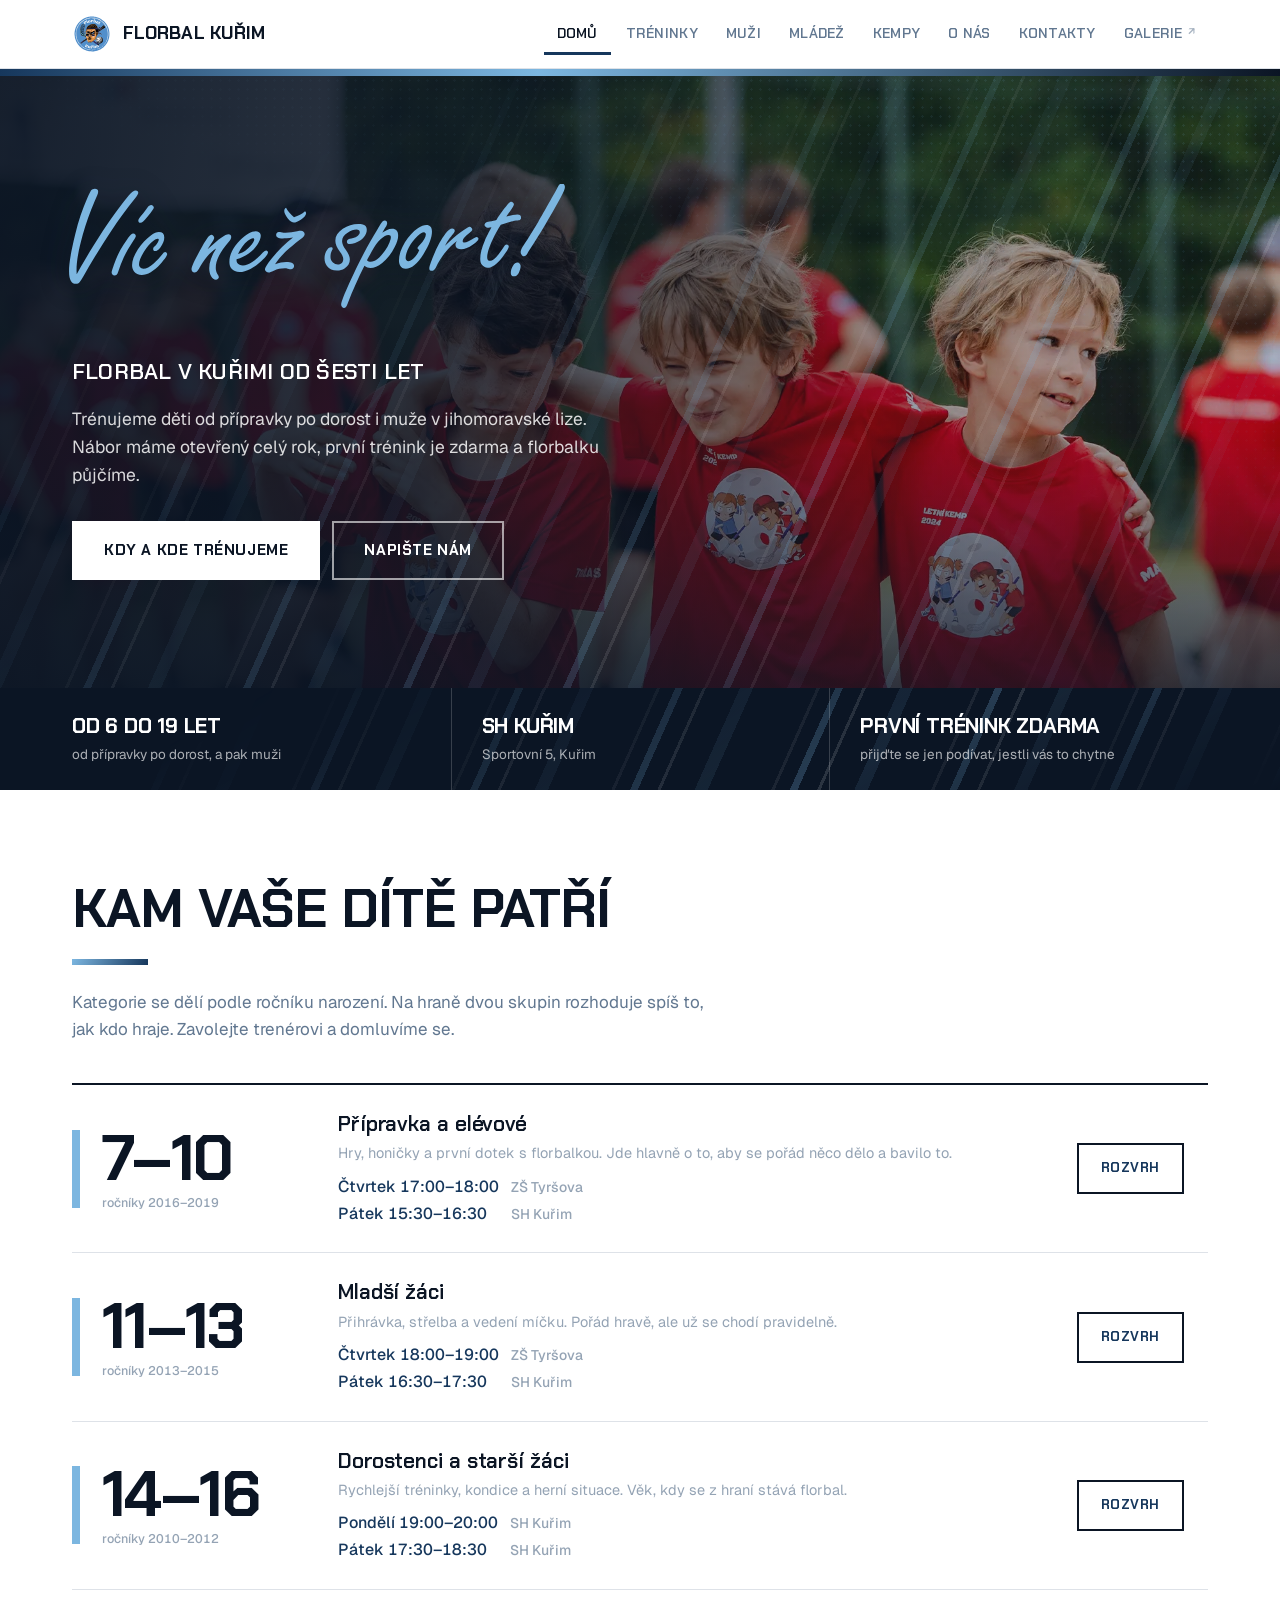
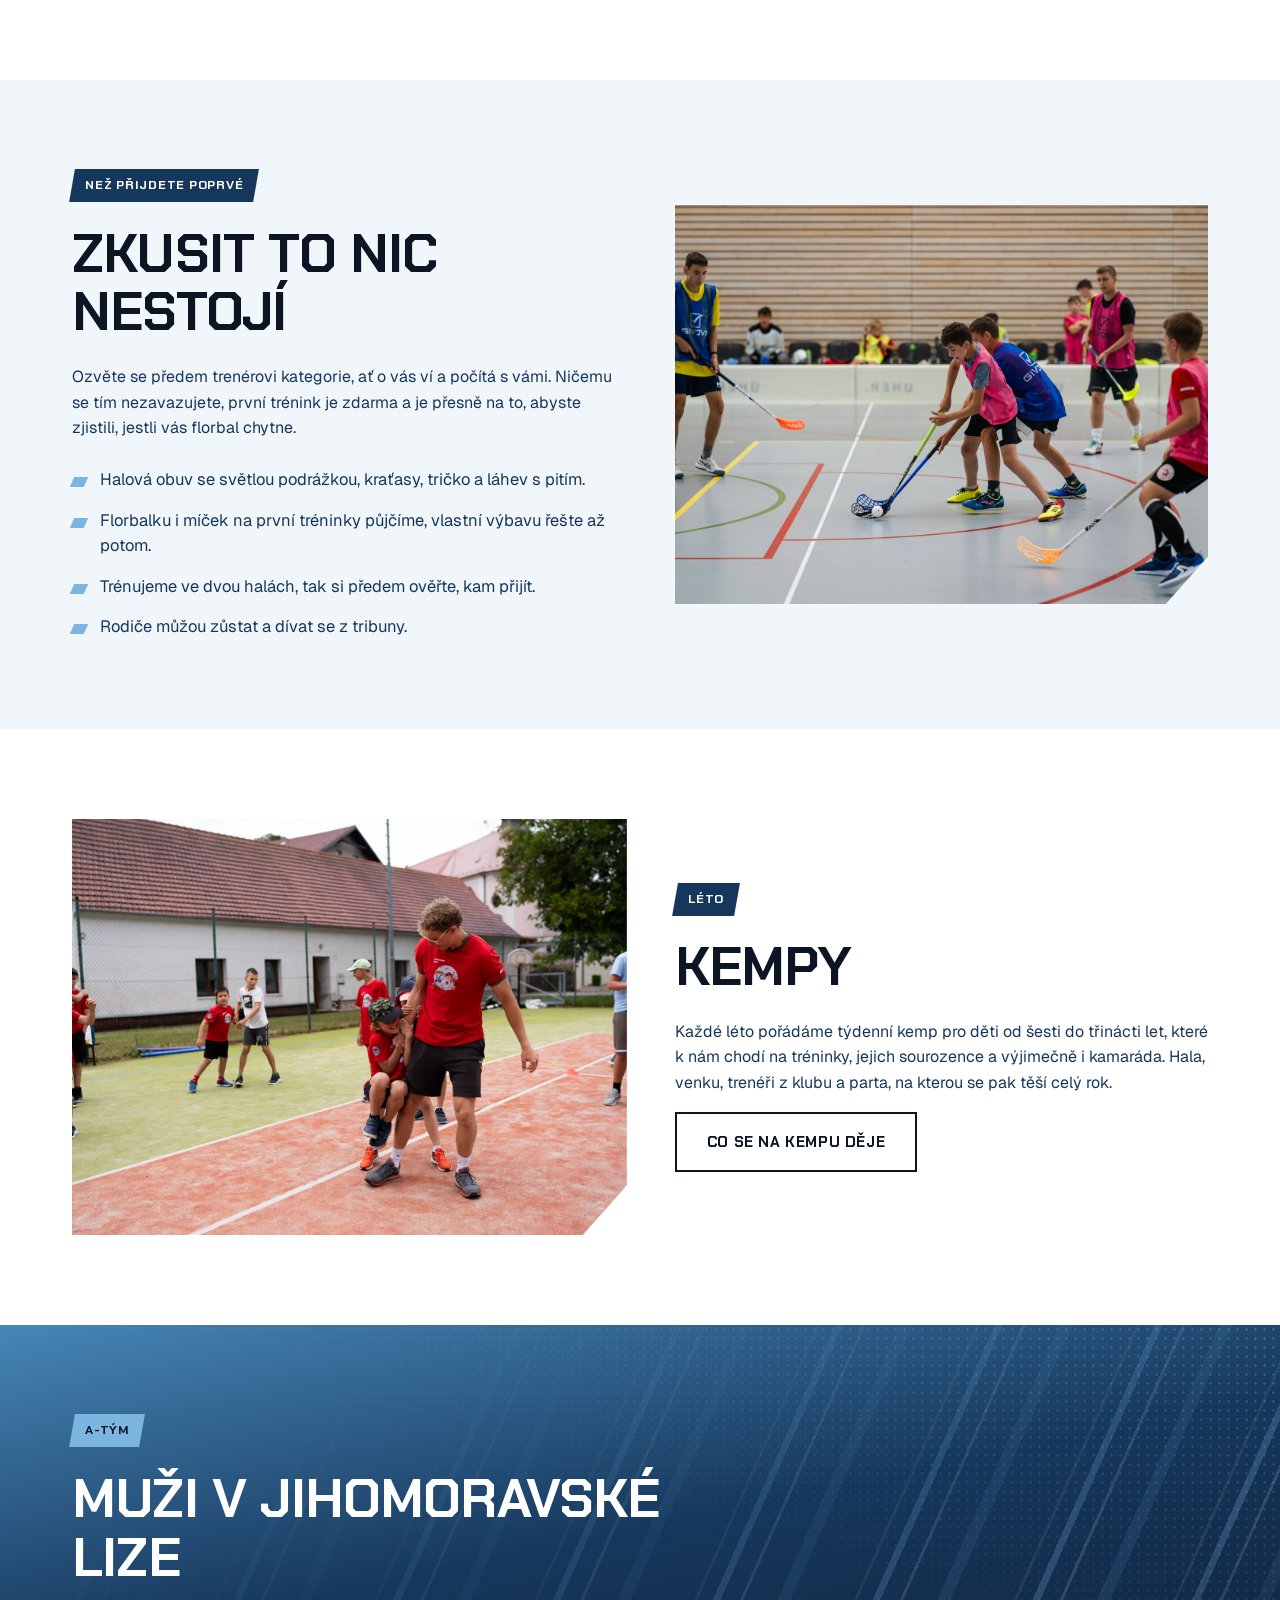
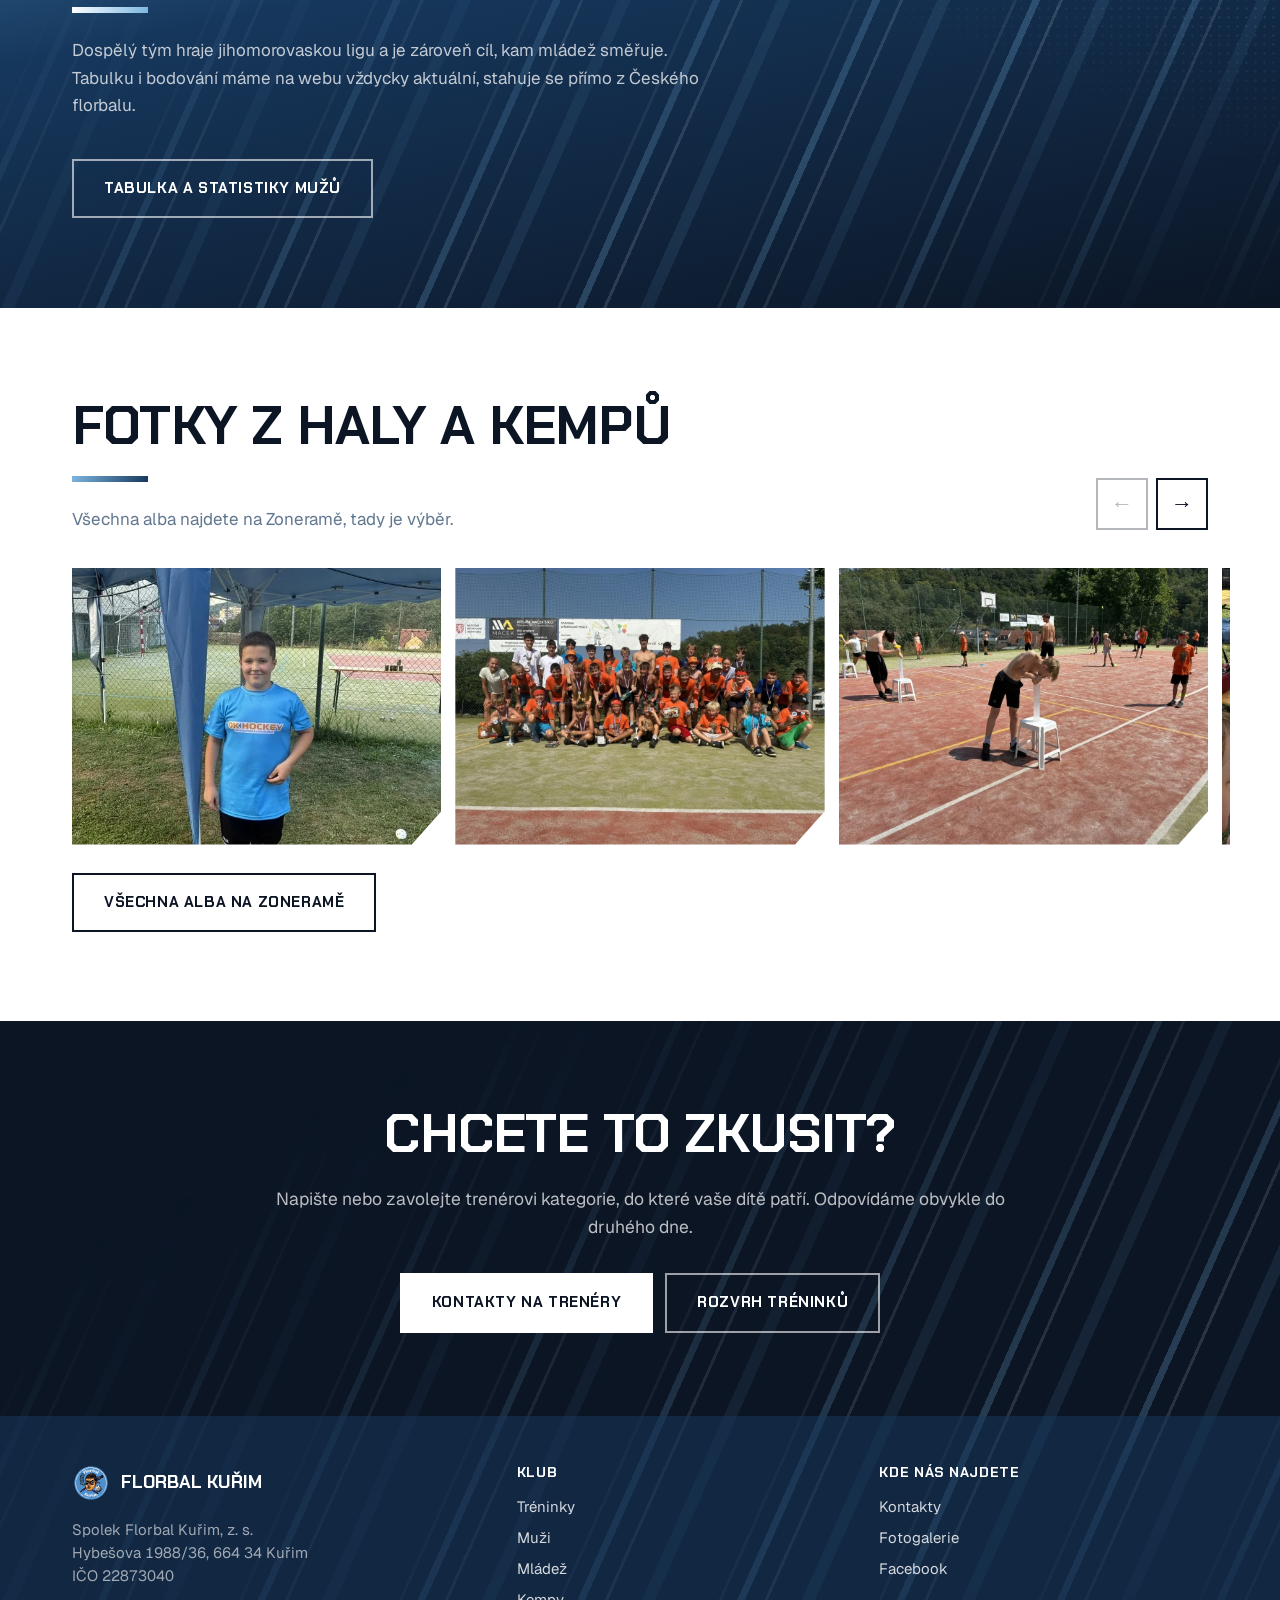
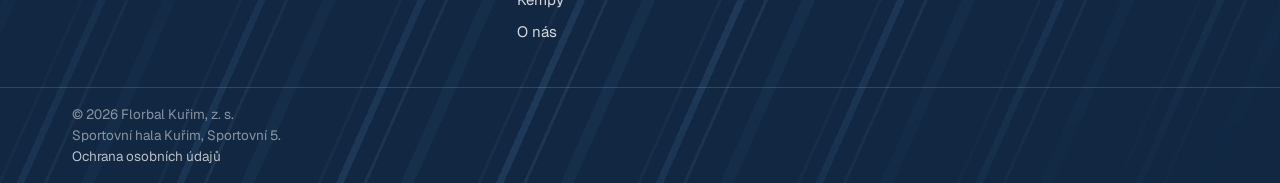
==== commit e167c285: "Patička: odkaz na Facebook klubu Ve sloupci Kde nás najdete pod Fotogalerií, na všech stránkách.  Co" ====
--- a/index.html
+++ b/index.html
@@ -226,6 +226,7 @@
       <h3>Kde nás najdete</h3>
       <a href="kontakty/">Kontakty</a>
       <a href="https://FlorbalKurim.zonerama.com" target="_blank" rel="noopener">Fotogalerie</a>
+      <a href="https://www.facebook.com/florbalkurim/" target="_blank" rel="noopener">Facebook</a>
     </div>
   </div>
   <div class="dole"><div class="obal">© <span class="rok-auto"></span> Florbal Kuřim, z. s.<br>Sportovní hala Kuřim, Sportovní 5.<br><a href="ochrana-osobnich-udaju/">Ochrana osobních údajů</a></div></div>
--- a/styl.css
+++ b/styl.css
@@ -503,7 +503,7 @@
    Karta uprostřed tmavé sekce. Jednotný rytmus: popisek 8 px nad polem,
    24 px mezi poli, sekce oddělené linkou a 40 px vzduchu. */
 .sekce.tmava.sekce-formular{padding-top:clamp(40px,5vw,64px);scroll-margin-top:var(--hlavicka-h)}
-.formular-karta{background:#fff;max-width:760px;margin:0 auto;padding:clamp(24px,4.5vw,52px);
+.formular-karta{color:var(--text);background:#fff;max-width:760px;margin:0 auto;padding:clamp(24px,4.5vw,52px);
   box-shadow:0 24px 60px -30px rgba(0,0,0,.6);
   clip-path:polygon(0 0,100% 0,100% calc(100% - 26px),calc(100% - 26px) 100%,0 100%)}
 
@@ -570,6 +570,12 @@
 .formular .volby label:hover span{border-color:var(--namorni)}
 .formular .volby input:checked + span{border-color:var(--namorni);background:var(--namorni);color:#fff}
 .formular .volby input:focus-visible + span{outline:3px solid var(--nebeska-tm);outline-offset:2px}
+/* velikost trička: víc možností, tak ve dvou řadách */
+.formular .volby.velikosti{display:grid;grid-template-columns:repeat(4,1fr)}
+.formular .volby.velikosti span{flex-direction:column;gap:2px;min-height:58px;padding:10px 4px}
+.formular .volby.velikosti small{font-size:12px;font-weight:400;opacity:.8;white-space:nowrap}
+.formular .volby.velikosti .jina{grid-column:1/-1}
+.formular .volby.velikosti .jina span{min-height:46px}
 
 /* kartička */
 .formular .nahrat{display:flex;align-items:center;gap:14px;cursor:pointer;font-weight:400;
@@ -627,14 +633,22 @@
 .formular .pridat-dite .tlacitko{padding:13px 22px}
 
 /* popis alergií a léků se ukáže až po volbě „má“ */
-.formular textarea.doplneni{display:none;margin-top:6px}
-.formular textarea.doplneni.ukazat{display:block}
+.formular .doplneni{display:none;margin-top:6px}
+.formular .doplneni.ukazat{display:block}
 
 .formular .souhlas-foto{margin-top:6px}
 
 /* nahrání kartičky se ukáže až po volbě „nahraju teď“ */
 .formular .karticka-nahrani{display:none;flex-direction:column;gap:8px;margin-top:6px}
 .formular .karticka-nahrani.ukazat{display:flex}
+
+/* seznam nahraných stran kartičky */
+.formular .nahrane-soubory{list-style:none;margin:0;padding:0;display:flex;flex-direction:column;gap:8px}
+.formular .nahrane-soubory:empty{display:none}
+.formular .nahrane-soubory li{display:flex;align-items:center;gap:12px;padding:8px 10px;border:1.5px solid var(--linka);background:#fff}
+.formular .nahrane-soubory img,.formular .pdf-ikona{width:56px;height:40px;flex:none;object-fit:cover}
+.formular .pdf-ikona{display:grid;place-items:center;background:#B3261E;color:#fff;font:700 12px/1 var(--nadpisy);letter-spacing:.04em}
+.formular .soubor-popis{color:var(--cerna);flex:1;min-width:0;font-size:14px;overflow:hidden;text-overflow:ellipsis;white-space:nowrap}
 
 /* odeslání */
 .formular .chyba-odeslani{margin:36px 0 0;color:#B3261E;font-weight:600;max-width:none}
